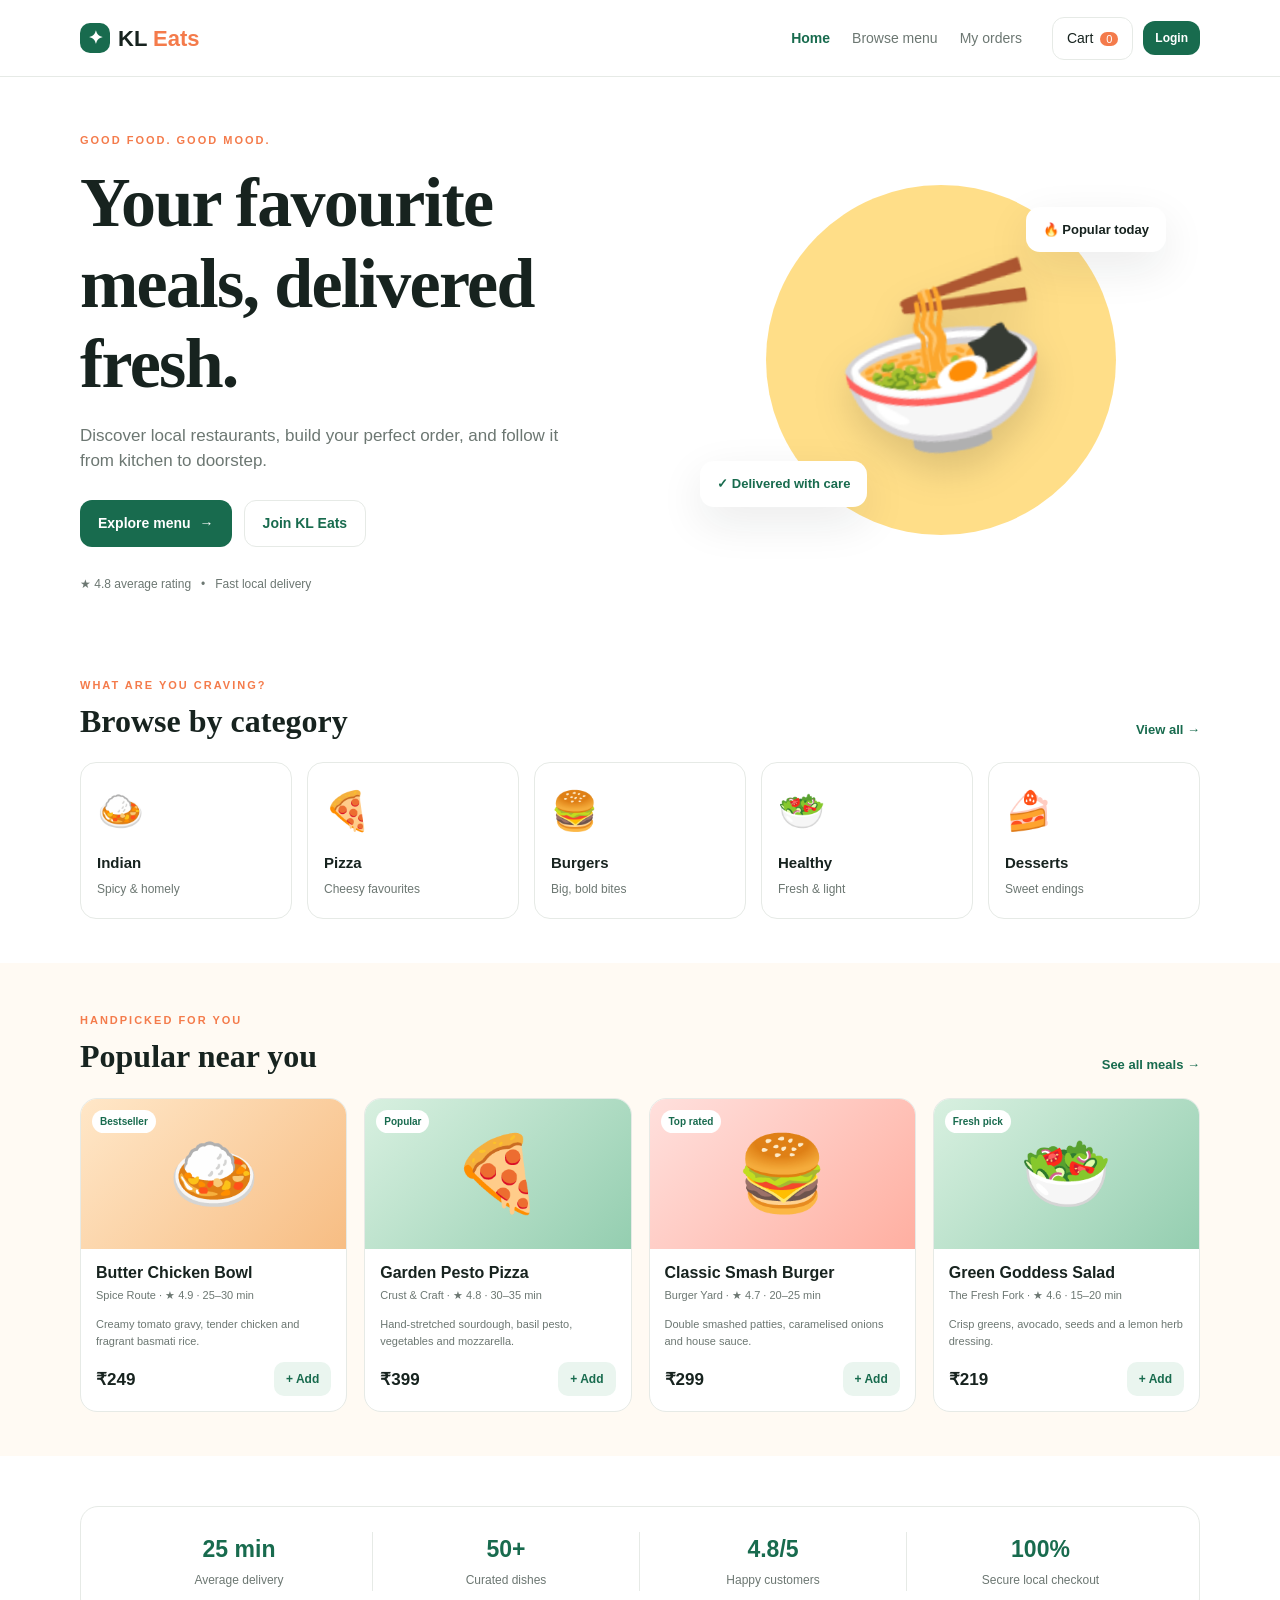
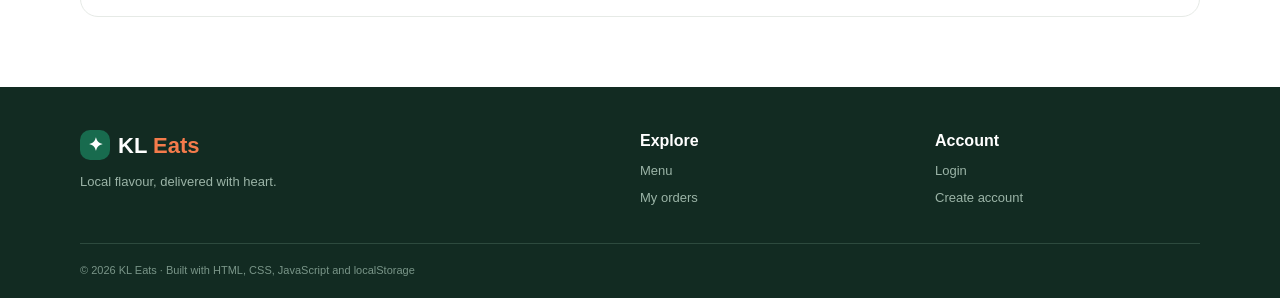
==== index.html @ db1b1b17 "Add Foodiego food delivery app" ====
<!DOCTYPE html>
<html lang="en">
<head>
  <meta charset="UTF-8">
  <meta name="viewport" content="width=device-width, initial-scale=1.0">
  <title>KL Eats | Fresh food, delivered</title>
  <link rel="stylesheet" href="style.css">
</head>
<body data-page="home">
  <div id="siteHeader"></div>
  <main>
    <section class="hero container">
      <div class="hero-copy">
        <span class="eyebrow">GOOD FOOD. GOOD MOOD.</span>
        <h1>Your favourite meals, delivered fresh.</h1>
        <p>Discover local restaurants, build your perfect order, and follow it from kitchen to doorstep.</p>
        <div class="hero-actions">
          <a class="btn btn-primary" href="menu.html">Explore menu <span>→</span></a>
          <a class="btn btn-light" href="register.html">Join KL Eats</a>
        </div>
        <div class="trust-row"><span>★ 4.8 average rating</span><span>•</span><span>Fast local delivery</span></div>
      </div>
      <div class="hero-art" aria-label="Food delivery illustration">
        <div class="hero-circle"></div><div class="hero-card hero-card-top">🔥 Popular today</div>
        <div class="food-bowl">🍜</div><div class="hero-card hero-card-bottom">✓ Delivered with care</div>
      </div>
    </section>

    <section class="container section-block">
      <div class="section-heading"><div><span class="eyebrow">WHAT ARE YOU CRAVING?</span><h2>Browse by category</h2></div><a href="menu.html" class="text-link">View all →</a></div>
      <div class="category-grid">
        <a class="category-card" href="menu.html?category=Indian"><span>🍛</span><strong>Indian</strong><small>Spicy &amp; homely</small></a>
        <a class="category-card" href="menu.html?category=Pizza"><span>🍕</span><strong>Pizza</strong><small>Cheesy favourites</small></a>
        <a class="category-card" href="menu.html?category=Burgers"><span>🍔</span><strong>Burgers</strong><small>Big, bold bites</small></a>
        <a class="category-card" href="menu.html?category=Healthy"><span>🥗</span><strong>Healthy</strong><small>Fresh &amp; light</small></a>
        <a class="category-card" href="menu.html?category=Desserts"><span>🍰</span><strong>Desserts</strong><small>Sweet endings</small></a>
      </div>
    </section>

    <section class="container section-block soft-section">
      <div class="section-heading"><div><span class="eyebrow">HANDPICKED FOR YOU</span><h2>Popular near you</h2></div><a href="menu.html" class="text-link">See all meals →</a></div>
      <div id="featuredFood" class="food-grid"></div>
    </section>

    <section class="container stats-strip"><div><strong>25 min</strong><span>Average delivery</span></div><div><strong>50+</strong><span>Curated dishes</span></div><div><strong>4.8/5</strong><span>Happy customers</span></div><div><strong>100%</strong><span>Secure local checkout</span></div></section>
  </main>
  <footer class="footer"><div class="container footer-inner"><div><div class="brand brand-footer"><span class="brand-mark">✦</span><span>KL <em>Eats</em></span></div><p>Local flavour, delivered with heart.</p></div><div><strong>Explore</strong><a href="menu.html">Menu</a><a href="orders.html">My orders</a></div><div><strong>Account</strong><a href="login.html">Login</a><a href="register.html">Create account</a></div></div><div class="container footer-bottom">© 2026 KL Eats · Built with HTML, CSS, JavaScript and localStorage</div></footer>
  <script src="script.js"></script>
</body>
</html>
---- style.css ----
:root{--ink:#17231f;--muted:#6c7772;--green:#186b4e;--green-dark:#0f4d39;--mint:#eaf5ef;--cream:#fffaf3;--orange:#f47b4b;--yellow:#ffd66b;--line:#e6eae6;--shadow:0 15px 45px rgba(23,35,31,.09)}
.toast{position:fixed;right:20px;bottom:20px;z-index:50;background:var(--green);color:#fff;padding:13px 17px;border-radius:11px;box-shadow:var(--shadow);font-size:13px;animation:toastIn .2s ease}.toast.error{background:#a13e30}.toast.hide{opacity:0;transform:translateY(8px);transition:.25s}@keyframes toastIn{from{opacity:0;transform:translateY(8px)}to{opacity:1;transform:none}}
*{box-sizing:border-box;margin:0;padding:0}body{font-family:'DM Sans',Arial,sans-serif;color:var(--ink);background:#fff;line-height:1.5}a{text-decoration:none;color:inherit}button,input,select,textarea{font:inherit}button{cursor:pointer;border:0}.container{width:min(1120px,calc(100% - 40px));margin:0 auto}.site-header{border-bottom:1px solid var(--line);background:rgba(255,255,255,.96);position:sticky;top:0;z-index:20;backdrop-filter:blur(12px)}.nav{height:76px;display:flex;align-items:center;gap:26px}.brand{font-size:22px;font-weight:700;display:flex;align-items:center;gap:8px;white-space:nowrap}.brand em{font-style:normal;color:var(--orange)}.brand-mark{display:grid;place-items:center;width:30px;height:30px;background:var(--green);color:#fff;border-radius:10px;font-size:18px}.main-nav{display:flex;align-items:center;gap:22px;margin-left:auto;color:var(--muted);font-size:14px}.main-nav a:hover,.main-nav a.active{color:var(--green);font-weight:700}.header-actions{display:flex;align-items:center;gap:10px;margin-left:4px}.cart-link{border:1px solid var(--line);padding:10px 14px;border-radius:12px;font-size:14px;background:#fff}.cart-count{background:var(--orange);color:#fff;border-radius:99px;padding:1px 6px;font-size:11px;margin-left:3px}.user-pill{font-size:13px;color:var(--green);background:var(--mint);padding:10px 12px;border-radius:12px}.mobile-menu{display:none;background:transparent;font-size:24px}.btn{display:inline-flex;align-items:center;justify-content:center;gap:9px;border-radius:12px;padding:12px 18px;font-weight:700;font-size:14px;transition:.2s ease}.btn:hover{transform:translateY(-2px);box-shadow:0 8px 18px rgba(23,35,31,.1)}.btn-primary{color:#fff;background:var(--green)}.btn-primary:hover{background:var(--green-dark)}.btn-light{background:#fff;border:1px solid var(--line);color:var(--green)}.btn-small{padding:8px 12px;font-size:12px}.btn-danger{background:#fff0ed;color:#b94a38}.hero{min-height:490px;display:grid;grid-template-columns:1.05fr .95fr;align-items:center;gap:30px;padding-top:50px;padding-bottom:35px}.eyebrow{font-size:11px;letter-spacing:2px;font-weight:700;color:var(--orange)}h1,h2,h3{line-height:1.15}h1{font-family:'Playfair Display',Georgia,serif;font-size:clamp(42px,6vw,70px);max-width:650px;letter-spacing:-1.7px;margin:12px 0 18px}h2{font-family:'Playfair Display',Georgia,serif;font-size:32px;margin-top:7px}.hero-copy>p{font-size:17px;color:var(--muted);max-width:515px}.hero-actions{display:flex;gap:12px;margin-top:26px}.trust-row{display:flex;gap:10px;color:var(--muted);font-size:12px;margin-top:28px}.hero-art{height:390px;position:relative;display:grid;place-items:center}.hero-circle{position:absolute;width:350px;height:350px;border-radius:50%;background:var(--yellow);opacity:.8}.food-bowl{position:relative;z-index:1;font-size:175px;filter:drop-shadow(0 18px 18px rgba(0,0,0,.13));transform:rotate(-8deg)}.hero-card{position:absolute;z-index:2;background:#fff;padding:13px 17px;border-radius:14px;box-shadow:var(--shadow);font-size:13px;font-weight:700}.hero-card-top{top:42px;right:34px}.hero-card-bottom{bottom:48px;left:18px;color:var(--green)}.section-block{padding:44px 0}.soft-section{max-width:none;width:100%;padding-left:max(20px,calc((100% - 1120px)/2));padding-right:max(20px,calc((100% - 1120px)/2));background:var(--cream)}.section-heading{display:flex;align-items:end;justify-content:space-between;margin-bottom:23px}.text-link{color:var(--green);font-weight:700;font-size:13px}.category-grid{display:grid;grid-template-columns:repeat(5,1fr);gap:15px}.category-card{border:1px solid var(--line);border-radius:16px;padding:20px 16px;background:#fff;display:flex;flex-direction:column;gap:5px;transition:.2s}.category-card:hover{transform:translateY(-4px);box-shadow:var(--shadow);border-color:#c9e2d6}.category-card span{font-size:38px;margin-bottom:7px}.category-card strong{font-size:15px}.category-card small{color:var(--muted);font-size:12px}.food-grid{display:grid;grid-template-columns:repeat(4,1fr);gap:17px}.food-card{background:#fff;border:1px solid var(--line);border-radius:17px;overflow:hidden;transition:.2s;display:flex;flex-direction:column}.food-card:hover{transform:translateY(-4px);box-shadow:var(--shadow)}.food-image{height:150px;background:linear-gradient(135deg,#ffe7c8,#f7bd83);display:grid;place-items:center;font-size:74px;position:relative}.food-image.green-bg{background:linear-gradient(135deg,#d8f0e0,#94ceb0)}.food-image.pink-bg{background:linear-gradient(135deg,#ffe0dd,#ffafa1)}.food-image.purple-bg{background:linear-gradient(135deg,#eee0ff,#cbb2ec)}.food-badge{position:absolute;top:11px;left:11px;background:#fff;padding:4px 8px;border-radius:99px;color:var(--green);font-size:10px;font-weight:700}.food-info{padding:15px;display:flex;flex-direction:column;flex:1}.food-info h3{font-size:16px;margin-bottom:5px}.food-meta{font-size:11px;color:var(--muted);margin-bottom:13px}.food-bottom{display:flex;justify-content:space-between;align-items:center;margin-top:auto}.food-price{font-size:17px;font-weight:700}.add-btn{background:var(--mint);color:var(--green);padding:8px 12px;border-radius:10px;font-weight:700;font-size:12px}.add-btn:hover{background:var(--green);color:#fff}.stats-strip{display:grid;grid-template-columns:repeat(4,1fr);border:1px solid var(--line);border-radius:18px;margin-top:50px;margin-bottom:70px;padding:25px}.stats-strip div{text-align:center;border-right:1px solid var(--line)}.stats-strip div:last-child{border:0}.stats-strip strong{display:block;font-size:23px;color:var(--green)}.stats-strip span{font-size:12px;color:var(--muted)}.footer{background:#122b22;color:#dbe9e0;padding:42px 0 20px}.footer-inner{display:grid;grid-template-columns:2fr 1fr 1fr;gap:30px}.brand-footer{color:#fff;margin-bottom:10px}.footer p,.footer a{color:#9bb4a7;font-size:13px;display:block;margin-top:8px}.footer strong{color:#fff;display:block;margin-bottom:8px}.footer-bottom{border-top:1px solid #2d4a3e;margin-top:35px;padding-top:18px;color:#799588;font-size:11px}.page-head{background:var(--cream);padding:42px 0 35px}.page-head h1{font-size:46px;margin-bottom:8px}.page-head p{color:var(--muted)}.toolbar{display:flex;gap:10px;align-items:center;margin:28px 0}.search-box{flex:1;position:relative}.search-box input,.field,input,select,textarea{width:100%;border:1px solid var(--line);border-radius:10px;padding:11px 13px;color:var(--ink);background:#fff;outline:none}.search-box input:focus,.field input:focus,.field select:focus,.field textarea:focus{border-color:#82bda2;box-shadow:0 0 0 3px #e7f4ed}.select-small{max-width:190px}.auth-wrap{min-height:calc(100vh - 76px);display:grid;place-items:center;padding:50px 20px;background:var(--cream)}.auth-card{width:min(440px,100%);background:#fff;border:1px solid var(--line);border-radius:20px;padding:32px;box-shadow:var(--shadow)}.auth-card h1{font-size:36px;margin:8px 0}.auth-card>p{color:var(--muted);font-size:13px;margin-bottom:24px}.form-stack{display:grid;gap:15px}.field label{display:block;font-size:12px;font-weight:700;margin-bottom:6px}.field small{font-size:11px;color:var(--muted)}.form-message{padding:10px 12px;border-radius:9px;font-size:12px;display:none}.form-message.error{display:block;background:#fff0ed;color:#a13e30}.form-message.success{display:block;background:#e8f6ed;color:#236e46}.auth-foot{text-align:center;color:var(--muted);font-size:13px;margin-top:20px}.auth-foot a{color:var(--green);font-weight:700}.dashboard{padding:35px 0 70px}.welcome-card{background:var(--green);color:#fff;border-radius:20px;padding:30px;display:flex;align-items:center;justify-content:space-between;gap:20px;margin-bottom:30px;overflow:hidden;position:relative}.welcome-card:after{content:'✦';font-size:180px;position:absolute;right:40px;top:-65px;color:rgba(255,255,255,.09)}.welcome-card h1{font-size:38px;margin:6px 0}.welcome-card p{color:#d2e7dc}.dashboard-grid{display:grid;grid-template-columns:1fr 1fr;gap:25px}.panel{border:1px solid var(--line);border-radius:18px;padding:22px;background:#fff}.panel-heading{display:flex;justify-content:space-between;align-items:center;margin-bottom:17px}.panel-heading h2{font-size:23px}.restaurant-list{display:grid;grid-template-columns:repeat(3,1fr);gap:12px}.restaurant-card{padding:16px;border:1px solid var(--line);border-radius:14px}.restaurant-card>span{font-size:30px}.restaurant-card strong{display:block;margin-top:7px;font-size:14px}.restaurant-card small{font-size:11px;color:var(--muted)}.order-row{display:flex;justify-content:space-between;gap:12px;padding:13px 0;border-bottom:1px solid var(--line);font-size:13px}.order-row:last-child{border-bottom:0}.status{font-size:10px;font-weight:700;border-radius:99px;padding:5px 8px;background:#fff3d8;color:#96701d;white-space:nowrap}.status.completed{background:#e8f6ed;color:#236e46}.status.cancelled{background:#fff0ed;color:#a13e30}.empty-state{text-align:center;padding:38px 15px;color:var(--muted);font-size:13px}.cart-layout{display:grid;grid-template-columns:1.4fr .8fr;gap:25px;padding:38px 0 70px}.cart-item{display:flex;gap:16px;align-items:center;padding:17px 0;border-bottom:1px solid var(--line)}.cart-item:first-child{padding-top:0}.cart-emoji{width:72px;height:72px;border-radius:13px;background:var(--mint);display:grid;place-items:center;font-size:37px}.cart-item-info{flex:1}.cart-item-info strong{display:block}.cart-item-info small{color:var(--muted);font-size:12px}.qty-control{display:flex;align-items:center;gap:10px;border:1px solid var(--line);border-radius:9px;padding:5px 8px}.qty-control button{background:transparent;color:var(--green);font-weight:700}.summary{height:max-content;position:sticky;top:100px}.summary h2{font-size:23px;margin-bottom:20px}.summary-line{display:flex;justify-content:space-between;font-size:13px;margin:12px 0;color:var(--muted)}.summary-total{border-top:1px solid var(--line);padding-top:15px;margin-top:17px;color:var(--ink);font-size:17px;font-weight:700}.checkout-form{margin-top:25px;display:grid;gap:13px}.timeline{display:flex;justify-content:space-between;gap:5px;position:relative;margin:25px 0 10px}.timeline:before{content:'';position:absolute;top:12px;left:4%;right:4%;height:2px;background:var(--line)}.timeline-step{position:relative;z-index:1;text-align:center;font-size:10px;color:var(--muted);width:20%}.timeline-dot{width:25px;height:25px;background:#fff;border:2px solid var(--line);border-radius:50%;margin:0 auto 7px;display:grid;place-items:center}.timeline-step.active{color:var(--green);font-weight:700}.timeline-step.active .timeline-dot{background:var(--green);border-color:var(--green);color:#fff}.review-box{background:var(--cream);padding:12px;border-radius:10px;margin-top:12px}.review-box textarea{min-height:70px;margin:8px 0}.rating{color:#e19d1a;font-size:15px}.admin-shell{display:grid;grid-template-columns:230px 1fr;min-height:calc(100vh - 76px)}.admin-side{background:#122b22;color:#dbe9e0;padding:28px 18px}.admin-side h3{color:#fff;font-family:'Playfair Display',serif;font-size:22px;margin-bottom:25px}.admin-side a{display:block;padding:11px 12px;border-radius:9px;font-size:13px;margin:4px 0;color:#9bb4a7}.admin-side a:hover,.admin-side a.active{background:#285442;color:#fff}.admin-content{padding:35px;max-width:1250px;width:100%}.admin-content h1{font-size:38px;margin-bottom:7px}.admin-content>.intro{color:var(--muted);margin-bottom:28px}.stat-cards{display:grid;grid-template-columns:repeat(4,1fr);gap:15px;margin-bottom:25px}.stat-card{padding:20px;background:#fff;border:1px solid var(--line);border-radius:15px}.stat-card span{font-size:11px;color:var(--muted)}.stat-card strong{display:block;font-size:27px;color:var(--green);margin-top:5px}.admin-grid{display:grid;grid-template-columns:1fr 1.5fr;gap:22px;align-items:start;margin-bottom:22px}.table-wrap{overflow:auto}.data-table{border-collapse:collapse;width:100%;font-size:12px}.data-table th,.data-table td{text-align:left;padding:12px 10px;border-bottom:1px solid var(--line);white-space:nowrap}.data-table th{font-size:11px;color:var(--muted);font-weight:700}.data-table td img{width:36px;height:36px}.tag{display:inline-block;padding:4px 8px;border-radius:99px;background:var(--mint);color:var(--green);font-size:10px}.category-manager{display:flex;flex-wrap:wrap;gap:8px}.category-manager .tag{display:flex;gap:7px;align-items:center}.category-manager button{background:transparent;color:#a13e30;font-weight:700}.notice{padding:12px 14px;background:#fff9e8;color:#85681c;border-radius:10px;font-size:12px;margin-bottom:20px}
@media(max-width:850px){.main-nav{gap:11px}.nav{gap:13px}.category-grid{grid-template-columns:repeat(3,1fr)}.food-grid{grid-template-columns:repeat(2,1fr)}.hero{grid-template-columns:1fr;min-height:0;padding-top:38px}.hero-art{height:300px}.hero-circle{width:260px;height:260px}.food-bowl{font-size:125px}.dashboard-grid,.cart-layout,.admin-grid{grid-template-columns:1fr}.summary{position:static}.admin-shell{grid-template-columns:1fr}.admin-side{display:none}.stat-cards{grid-template-columns:repeat(2,1fr)}.admin-content{padding:25px 20px}}
@media(max-width:600px){.container{width:min(100% - 28px,1120px)}.nav{height:66px}.main-nav{display:none}.mobile-menu{display:block;margin-left:auto}.header-actions{margin-left:0}.user-pill{display:none}.hero{padding-top:28px}.hero-copy h1{font-size:45px}.hero-art{height:255px}.hero-card-top{right:5px;top:15px}.hero-card-bottom{left:5px;bottom:12px}.section-block{padding:32px 0}.soft-section{padding-left:14px;padding-right:14px}.category-grid{grid-template-columns:repeat(2,1fr)}.category-card{padding:14px}.category-card span{font-size:29px}.section-heading{align-items:start;gap:10px}.section-heading h2{font-size:26px}.food-grid{gap:10px}.food-image{height:120px;font-size:58px}.food-info{padding:11px}.food-info h3{font-size:14px}.food-meta{font-size:10px}.add-btn{padding:7px 8px}.stats-strip{grid-template-columns:repeat(2,1fr);gap:18px;margin-top:30px;margin-bottom:40px;padding:18px}.stats-strip div:nth-child(2){border:0}.footer-inner{grid-template-columns:1fr 1fr}.footer-inner>div:first-child{grid-column:1/-1}.toolbar{flex-wrap:wrap}.select-small{max-width:none;width:100%}.search-box{min-width:100%}.page-head h1{font-size:38px}.auth-card{padding:24px}.welcome-card{padding:23px;display:block}.welcome-card h1{font-size:32px}.restaurant-list{grid-template-columns:1fr}.cart-item{align-items:flex-start;flex-wrap:wrap}.qty-control{margin-left:88px;margin-top:-22px}.timeline-step{font-size:9px}.admin-content h1{font-size:31px}}
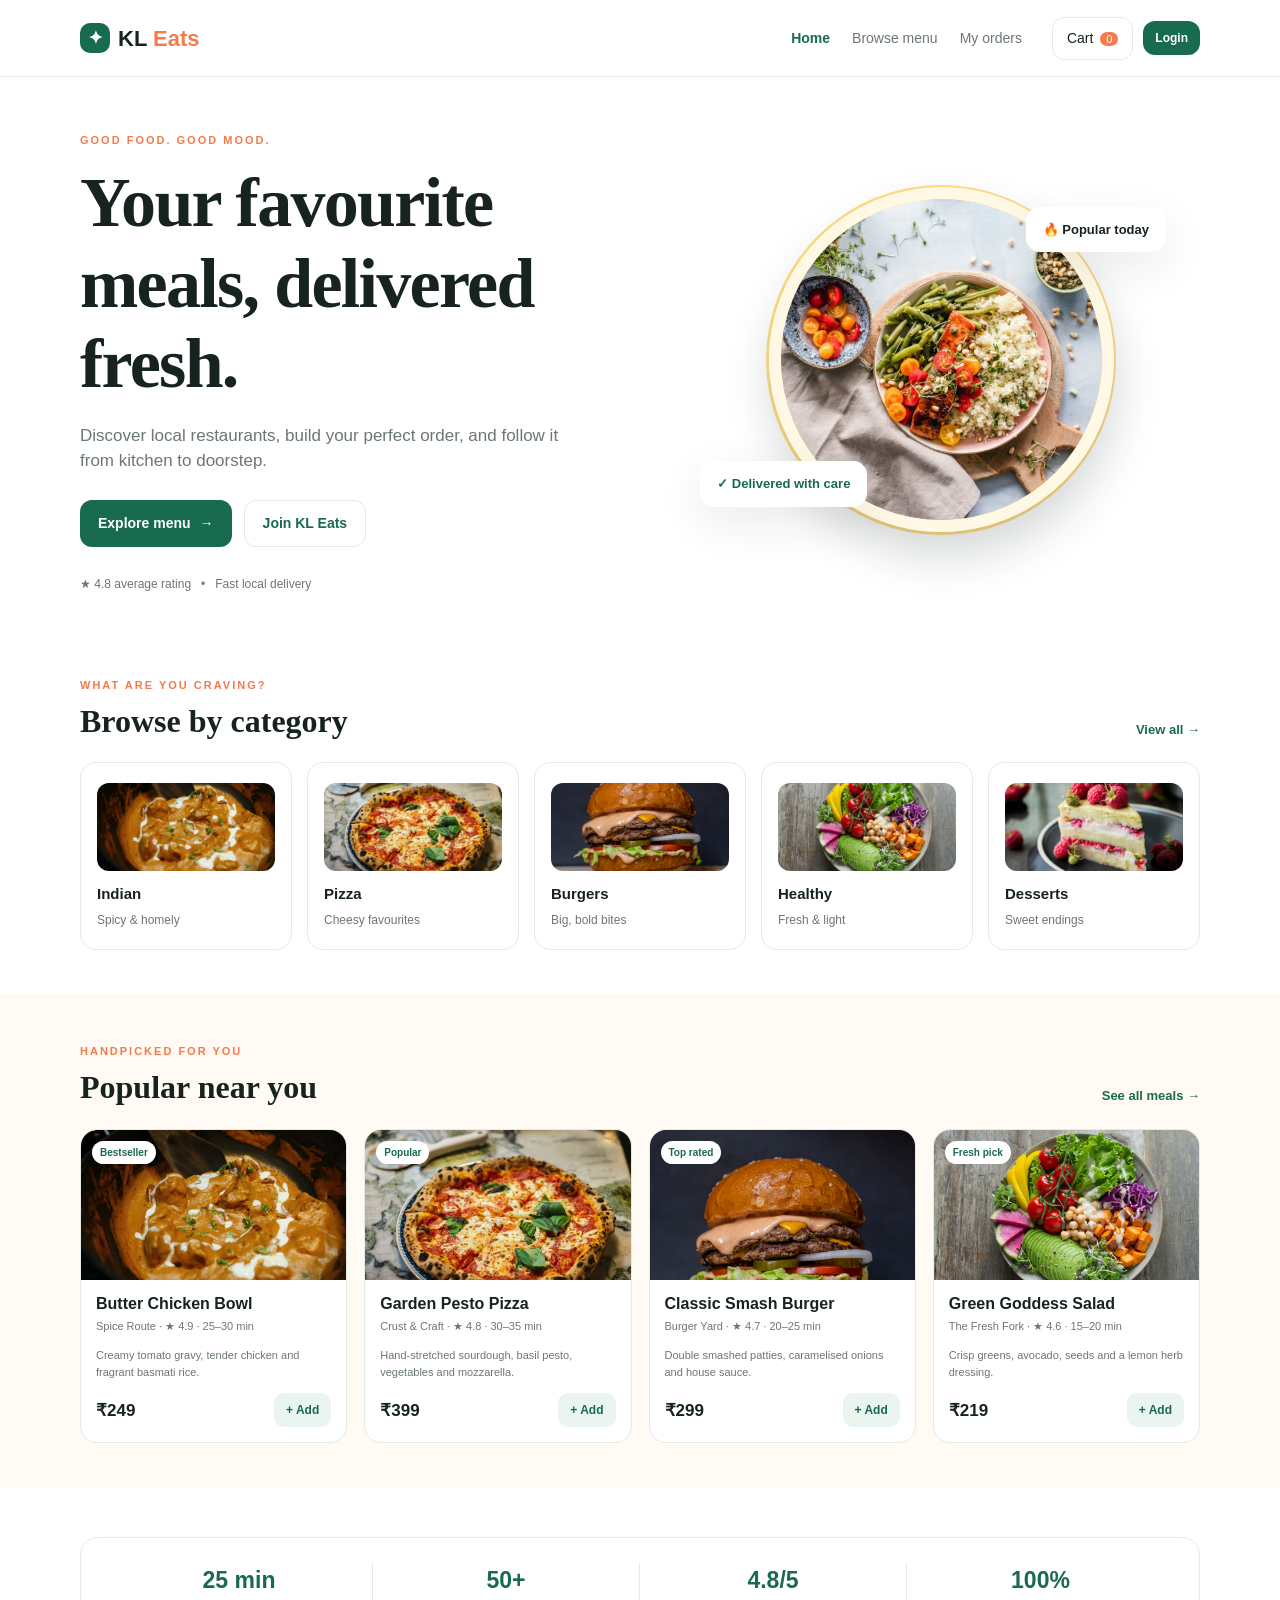
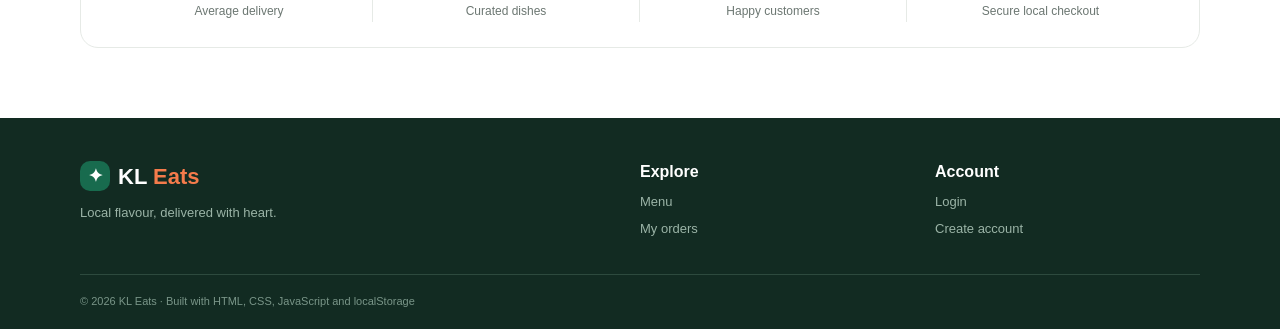
==== commit 2326e7fc: "Integrate realistic food imagery" ====
--- a/index.html
+++ b/index.html
@@ -20,20 +20,22 @@
         </div>
         <div class="trust-row"><span>★ 4.8 average rating</span><span>•</span><span>Fast local delivery</span></div>
       </div>
-      <div class="hero-art" aria-label="Food delivery illustration">
-        <div class="hero-circle"></div><div class="hero-card hero-card-top">🔥 Popular today</div>
-        <div class="food-bowl">🍜</div><div class="hero-card hero-card-bottom">✓ Delivered with care</div>
+      <div class="hero-art" aria-label="Fresh food delivery">
+        <div class="hero-circle"></div>
+        <div class="hero-photo"><img src="images/food/hero-food.jpg" alt="Fresh colourful salad bowl" fetchpriority="high"></div>
+        <div class="hero-card hero-card-top">🔥 Popular today</div>
+        <div class="hero-card hero-card-bottom">✓ Delivered with care</div>
       </div>
     </section>
 
     <section class="container section-block">
       <div class="section-heading"><div><span class="eyebrow">WHAT ARE YOU CRAVING?</span><h2>Browse by category</h2></div><a href="menu.html" class="text-link">View all →</a></div>
       <div class="category-grid">
-        <a class="category-card" href="menu.html?category=Indian"><span>🍛</span><strong>Indian</strong><small>Spicy &amp; homely</small></a>
-        <a class="category-card" href="menu.html?category=Pizza"><span>🍕</span><strong>Pizza</strong><small>Cheesy favourites</small></a>
-        <a class="category-card" href="menu.html?category=Burgers"><span>🍔</span><strong>Burgers</strong><small>Big, bold bites</small></a>
-        <a class="category-card" href="menu.html?category=Healthy"><span>🥗</span><strong>Healthy</strong><small>Fresh &amp; light</small></a>
-        <a class="category-card" href="menu.html?category=Desserts"><span>🍰</span><strong>Desserts</strong><small>Sweet endings</small></a>
+        <a class="category-card" href="menu.html?category=Indian"><span class="category-image"><img src="images/food/food-butter-chicken.jpg" alt="Indian curry"></span><strong>Indian</strong><small>Spicy &amp; homely</small></a>
+        <a class="category-card" href="menu.html?category=Pizza"><span class="category-image"><img src="images/food/food-pizza.jpg" alt="Pizza"></span><strong>Pizza</strong><small>Cheesy favourites</small></a>
+        <a class="category-card" href="menu.html?category=Burgers"><span class="category-image"><img src="images/food/food-burger.jpg" alt="Burger"></span><strong>Burgers</strong><small>Big, bold bites</small></a>
+        <a class="category-card" href="menu.html?category=Healthy"><span class="category-image"><img src="images/food/food-salad.jpg" alt="Healthy salad"></span><strong>Healthy</strong><small>Fresh &amp; light</small></a>
+        <a class="category-card" href="menu.html?category=Desserts"><span class="category-image"><img src="images/food/food-cheesecake.jpg" alt="Cheesecake dessert"></span><strong>Desserts</strong><small>Sweet endings</small></a>
       </div>
     </section>
 
@@ -47,4 +49,4 @@
   <footer class="footer"><div class="container footer-inner"><div><div class="brand brand-footer"><span class="brand-mark">✦</span><span>KL <em>Eats</em></span></div><p>Local flavour, delivered with heart.</p></div><div><strong>Explore</strong><a href="menu.html">Menu</a><a href="orders.html">My orders</a></div><div><strong>Account</strong><a href="login.html">Login</a><a href="register.html">Create account</a></div></div><div class="container footer-bottom">© 2026 KL Eats · Built with HTML, CSS, JavaScript and localStorage</div></footer>
   <script src="script.js"></script>
 </body>
-</html>+</html>
--- a/style.css
+++ b/style.css
@@ -1,5 +1,5 @@
 :root{--ink:#17231f;--muted:#6c7772;--green:#186b4e;--green-dark:#0f4d39;--mint:#eaf5ef;--cream:#fffaf3;--orange:#f47b4b;--yellow:#ffd66b;--line:#e6eae6;--shadow:0 15px 45px rgba(23,35,31,.09)}
 .toast{position:fixed;right:20px;bottom:20px;z-index:50;background:var(--green);color:#fff;padding:13px 17px;border-radius:11px;box-shadow:var(--shadow);font-size:13px;animation:toastIn .2s ease}.toast.error{background:#a13e30}.toast.hide{opacity:0;transform:translateY(8px);transition:.25s}@keyframes toastIn{from{opacity:0;transform:translateY(8px)}to{opacity:1;transform:none}}
-*{box-sizing:border-box;margin:0;padding:0}body{font-family:'DM Sans',Arial,sans-serif;color:var(--ink);background:#fff;line-height:1.5}a{text-decoration:none;color:inherit}button,input,select,textarea{font:inherit}button{cursor:pointer;border:0}.container{width:min(1120px,calc(100% - 40px));margin:0 auto}.site-header{border-bottom:1px solid var(--line);background:rgba(255,255,255,.96);position:sticky;top:0;z-index:20;backdrop-filter:blur(12px)}.nav{height:76px;display:flex;align-items:center;gap:26px}.brand{font-size:22px;font-weight:700;display:flex;align-items:center;gap:8px;white-space:nowrap}.brand em{font-style:normal;color:var(--orange)}.brand-mark{display:grid;place-items:center;width:30px;height:30px;background:var(--green);color:#fff;border-radius:10px;font-size:18px}.main-nav{display:flex;align-items:center;gap:22px;margin-left:auto;color:var(--muted);font-size:14px}.main-nav a:hover,.main-nav a.active{color:var(--green);font-weight:700}.header-actions{display:flex;align-items:center;gap:10px;margin-left:4px}.cart-link{border:1px solid var(--line);padding:10px 14px;border-radius:12px;font-size:14px;background:#fff}.cart-count{background:var(--orange);color:#fff;border-radius:99px;padding:1px 6px;font-size:11px;margin-left:3px}.user-pill{font-size:13px;color:var(--green);background:var(--mint);padding:10px 12px;border-radius:12px}.mobile-menu{display:none;background:transparent;font-size:24px}.btn{display:inline-flex;align-items:center;justify-content:center;gap:9px;border-radius:12px;padding:12px 18px;font-weight:700;font-size:14px;transition:.2s ease}.btn:hover{transform:translateY(-2px);box-shadow:0 8px 18px rgba(23,35,31,.1)}.btn-primary{color:#fff;background:var(--green)}.btn-primary:hover{background:var(--green-dark)}.btn-light{background:#fff;border:1px solid var(--line);color:var(--green)}.btn-small{padding:8px 12px;font-size:12px}.btn-danger{background:#fff0ed;color:#b94a38}.hero{min-height:490px;display:grid;grid-template-columns:1.05fr .95fr;align-items:center;gap:30px;padding-top:50px;padding-bottom:35px}.eyebrow{font-size:11px;letter-spacing:2px;font-weight:700;color:var(--orange)}h1,h2,h3{line-height:1.15}h1{font-family:'Playfair Display',Georgia,serif;font-size:clamp(42px,6vw,70px);max-width:650px;letter-spacing:-1.7px;margin:12px 0 18px}h2{font-family:'Playfair Display',Georgia,serif;font-size:32px;margin-top:7px}.hero-copy>p{font-size:17px;color:var(--muted);max-width:515px}.hero-actions{display:flex;gap:12px;margin-top:26px}.trust-row{display:flex;gap:10px;color:var(--muted);font-size:12px;margin-top:28px}.hero-art{height:390px;position:relative;display:grid;place-items:center}.hero-circle{position:absolute;width:350px;height:350px;border-radius:50%;background:var(--yellow);opacity:.8}.food-bowl{position:relative;z-index:1;font-size:175px;filter:drop-shadow(0 18px 18px rgba(0,0,0,.13));transform:rotate(-8deg)}.hero-card{position:absolute;z-index:2;background:#fff;padding:13px 17px;border-radius:14px;box-shadow:var(--shadow);font-size:13px;font-weight:700}.hero-card-top{top:42px;right:34px}.hero-card-bottom{bottom:48px;left:18px;color:var(--green)}.section-block{padding:44px 0}.soft-section{max-width:none;width:100%;padding-left:max(20px,calc((100% - 1120px)/2));padding-right:max(20px,calc((100% - 1120px)/2));background:var(--cream)}.section-heading{display:flex;align-items:end;justify-content:space-between;margin-bottom:23px}.text-link{color:var(--green);font-weight:700;font-size:13px}.category-grid{display:grid;grid-template-columns:repeat(5,1fr);gap:15px}.category-card{border:1px solid var(--line);border-radius:16px;padding:20px 16px;background:#fff;display:flex;flex-direction:column;gap:5px;transition:.2s}.category-card:hover{transform:translateY(-4px);box-shadow:var(--shadow);border-color:#c9e2d6}.category-card span{font-size:38px;margin-bottom:7px}.category-card strong{font-size:15px}.category-card small{color:var(--muted);font-size:12px}.food-grid{display:grid;grid-template-columns:repeat(4,1fr);gap:17px}.food-card{background:#fff;border:1px solid var(--line);border-radius:17px;overflow:hidden;transition:.2s;display:flex;flex-direction:column}.food-card:hover{transform:translateY(-4px);box-shadow:var(--shadow)}.food-image{height:150px;background:linear-gradient(135deg,#ffe7c8,#f7bd83);display:grid;place-items:center;font-size:74px;position:relative}.food-image.green-bg{background:linear-gradient(135deg,#d8f0e0,#94ceb0)}.food-image.pink-bg{background:linear-gradient(135deg,#ffe0dd,#ffafa1)}.food-image.purple-bg{background:linear-gradient(135deg,#eee0ff,#cbb2ec)}.food-badge{position:absolute;top:11px;left:11px;background:#fff;padding:4px 8px;border-radius:99px;color:var(--green);font-size:10px;font-weight:700}.food-info{padding:15px;display:flex;flex-direction:column;flex:1}.food-info h3{font-size:16px;margin-bottom:5px}.food-meta{font-size:11px;color:var(--muted);margin-bottom:13px}.food-bottom{display:flex;justify-content:space-between;align-items:center;margin-top:auto}.food-price{font-size:17px;font-weight:700}.add-btn{background:var(--mint);color:var(--green);padding:8px 12px;border-radius:10px;font-weight:700;font-size:12px}.add-btn:hover{background:var(--green);color:#fff}.stats-strip{display:grid;grid-template-columns:repeat(4,1fr);border:1px solid var(--line);border-radius:18px;margin-top:50px;margin-bottom:70px;padding:25px}.stats-strip div{text-align:center;border-right:1px solid var(--line)}.stats-strip div:last-child{border:0}.stats-strip strong{display:block;font-size:23px;color:var(--green)}.stats-strip span{font-size:12px;color:var(--muted)}.footer{background:#122b22;color:#dbe9e0;padding:42px 0 20px}.footer-inner{display:grid;grid-template-columns:2fr 1fr 1fr;gap:30px}.brand-footer{color:#fff;margin-bottom:10px}.footer p,.footer a{color:#9bb4a7;font-size:13px;display:block;margin-top:8px}.footer strong{color:#fff;display:block;margin-bottom:8px}.footer-bottom{border-top:1px solid #2d4a3e;margin-top:35px;padding-top:18px;color:#799588;font-size:11px}.page-head{background:var(--cream);padding:42px 0 35px}.page-head h1{font-size:46px;margin-bottom:8px}.page-head p{color:var(--muted)}.toolbar{display:flex;gap:10px;align-items:center;margin:28px 0}.search-box{flex:1;position:relative}.search-box input,.field,input,select,textarea{width:100%;border:1px solid var(--line);border-radius:10px;padding:11px 13px;color:var(--ink);background:#fff;outline:none}.search-box input:focus,.field input:focus,.field select:focus,.field textarea:focus{border-color:#82bda2;box-shadow:0 0 0 3px #e7f4ed}.select-small{max-width:190px}.auth-wrap{min-height:calc(100vh - 76px);display:grid;place-items:center;padding:50px 20px;background:var(--cream)}.auth-card{width:min(440px,100%);background:#fff;border:1px solid var(--line);border-radius:20px;padding:32px;box-shadow:var(--shadow)}.auth-card h1{font-size:36px;margin:8px 0}.auth-card>p{color:var(--muted);font-size:13px;margin-bottom:24px}.form-stack{display:grid;gap:15px}.field label{display:block;font-size:12px;font-weight:700;margin-bottom:6px}.field small{font-size:11px;color:var(--muted)}.form-message{padding:10px 12px;border-radius:9px;font-size:12px;display:none}.form-message.error{display:block;background:#fff0ed;color:#a13e30}.form-message.success{display:block;background:#e8f6ed;color:#236e46}.auth-foot{text-align:center;color:var(--muted);font-size:13px;margin-top:20px}.auth-foot a{color:var(--green);font-weight:700}.dashboard{padding:35px 0 70px}.welcome-card{background:var(--green);color:#fff;border-radius:20px;padding:30px;display:flex;align-items:center;justify-content:space-between;gap:20px;margin-bottom:30px;overflow:hidden;position:relative}.welcome-card:after{content:'✦';font-size:180px;position:absolute;right:40px;top:-65px;color:rgba(255,255,255,.09)}.welcome-card h1{font-size:38px;margin:6px 0}.welcome-card p{color:#d2e7dc}.dashboard-grid{display:grid;grid-template-columns:1fr 1fr;gap:25px}.panel{border:1px solid var(--line);border-radius:18px;padding:22px;background:#fff}.panel-heading{display:flex;justify-content:space-between;align-items:center;margin-bottom:17px}.panel-heading h2{font-size:23px}.restaurant-list{display:grid;grid-template-columns:repeat(3,1fr);gap:12px}.restaurant-card{padding:16px;border:1px solid var(--line);border-radius:14px}.restaurant-card>span{font-size:30px}.restaurant-card strong{display:block;margin-top:7px;font-size:14px}.restaurant-card small{font-size:11px;color:var(--muted)}.order-row{display:flex;justify-content:space-between;gap:12px;padding:13px 0;border-bottom:1px solid var(--line);font-size:13px}.order-row:last-child{border-bottom:0}.status{font-size:10px;font-weight:700;border-radius:99px;padding:5px 8px;background:#fff3d8;color:#96701d;white-space:nowrap}.status.completed{background:#e8f6ed;color:#236e46}.status.cancelled{background:#fff0ed;color:#a13e30}.empty-state{text-align:center;padding:38px 15px;color:var(--muted);font-size:13px}.cart-layout{display:grid;grid-template-columns:1.4fr .8fr;gap:25px;padding:38px 0 70px}.cart-item{display:flex;gap:16px;align-items:center;padding:17px 0;border-bottom:1px solid var(--line)}.cart-item:first-child{padding-top:0}.cart-emoji{width:72px;height:72px;border-radius:13px;background:var(--mint);display:grid;place-items:center;font-size:37px}.cart-item-info{flex:1}.cart-item-info strong{display:block}.cart-item-info small{color:var(--muted);font-size:12px}.qty-control{display:flex;align-items:center;gap:10px;border:1px solid var(--line);border-radius:9px;padding:5px 8px}.qty-control button{background:transparent;color:var(--green);font-weight:700}.summary{height:max-content;position:sticky;top:100px}.summary h2{font-size:23px;margin-bottom:20px}.summary-line{display:flex;justify-content:space-between;font-size:13px;margin:12px 0;color:var(--muted)}.summary-total{border-top:1px solid var(--line);padding-top:15px;margin-top:17px;color:var(--ink);font-size:17px;font-weight:700}.checkout-form{margin-top:25px;display:grid;gap:13px}.timeline{display:flex;justify-content:space-between;gap:5px;position:relative;margin:25px 0 10px}.timeline:before{content:'';position:absolute;top:12px;left:4%;right:4%;height:2px;background:var(--line)}.timeline-step{position:relative;z-index:1;text-align:center;font-size:10px;color:var(--muted);width:20%}.timeline-dot{width:25px;height:25px;background:#fff;border:2px solid var(--line);border-radius:50%;margin:0 auto 7px;display:grid;place-items:center}.timeline-step.active{color:var(--green);font-weight:700}.timeline-step.active .timeline-dot{background:var(--green);border-color:var(--green);color:#fff}.review-box{background:var(--cream);padding:12px;border-radius:10px;margin-top:12px}.review-box textarea{min-height:70px;margin:8px 0}.rating{color:#e19d1a;font-size:15px}.admin-shell{display:grid;grid-template-columns:230px 1fr;min-height:calc(100vh - 76px)}.admin-side{background:#122b22;color:#dbe9e0;padding:28px 18px}.admin-side h3{color:#fff;font-family:'Playfair Display',serif;font-size:22px;margin-bottom:25px}.admin-side a{display:block;padding:11px 12px;border-radius:9px;font-size:13px;margin:4px 0;color:#9bb4a7}.admin-side a:hover,.admin-side a.active{background:#285442;color:#fff}.admin-content{padding:35px;max-width:1250px;width:100%}.admin-content h1{font-size:38px;margin-bottom:7px}.admin-content>.intro{color:var(--muted);margin-bottom:28px}.stat-cards{display:grid;grid-template-columns:repeat(4,1fr);gap:15px;margin-bottom:25px}.stat-card{padding:20px;background:#fff;border:1px solid var(--line);border-radius:15px}.stat-card span{font-size:11px;color:var(--muted)}.stat-card strong{display:block;font-size:27px;color:var(--green);margin-top:5px}.admin-grid{display:grid;grid-template-columns:1fr 1.5fr;gap:22px;align-items:start;margin-bottom:22px}.table-wrap{overflow:auto}.data-table{border-collapse:collapse;width:100%;font-size:12px}.data-table th,.data-table td{text-align:left;padding:12px 10px;border-bottom:1px solid var(--line);white-space:nowrap}.data-table th{font-size:11px;color:var(--muted);font-weight:700}.data-table td img{width:36px;height:36px}.tag{display:inline-block;padding:4px 8px;border-radius:99px;background:var(--mint);color:var(--green);font-size:10px}.category-manager{display:flex;flex-wrap:wrap;gap:8px}.category-manager .tag{display:flex;gap:7px;align-items:center}.category-manager button{background:transparent;color:#a13e30;font-weight:700}.notice{padding:12px 14px;background:#fff9e8;color:#85681c;border-radius:10px;font-size:12px;margin-bottom:20px}
+*{box-sizing:border-box;margin:0;padding:0}body{font-family:'DM Sans',Arial,sans-serif;color:var(--ink);background:#fff;line-height:1.5}a{text-decoration:none;color:inherit}button,input,select,textarea{font:inherit}button{cursor:pointer;border:0}.container{width:min(1120px,calc(100% - 40px));margin:0 auto}.site-header{border-bottom:1px solid var(--line);background:rgba(255,255,255,.96);position:sticky;top:0;z-index:20;backdrop-filter:blur(12px)}.nav{height:76px;display:flex;align-items:center;gap:26px}.brand{font-size:22px;font-weight:700;display:flex;align-items:center;gap:8px;white-space:nowrap}.brand em{font-style:normal;color:var(--orange)}.brand-mark{display:grid;place-items:center;width:30px;height:30px;background:var(--green);color:#fff;border-radius:10px;font-size:18px}.main-nav{display:flex;align-items:center;gap:22px;margin-left:auto;color:var(--muted);font-size:14px}.main-nav a:hover,.main-nav a.active{color:var(--green);font-weight:700}.header-actions{display:flex;align-items:center;gap:10px;margin-left:4px}.cart-link{border:1px solid var(--line);padding:10px 14px;border-radius:12px;font-size:14px;background:#fff}.cart-count{background:var(--orange);color:#fff;border-radius:99px;padding:1px 6px;font-size:11px;margin-left:3px}.user-pill{font-size:13px;color:var(--green);background:var(--mint);padding:10px 12px;border-radius:12px}.mobile-menu{display:none;background:transparent;font-size:24px}.btn{display:inline-flex;align-items:center;justify-content:center;gap:9px;border-radius:12px;padding:12px 18px;font-weight:700;font-size:14px;transition:.2s ease}.btn:hover{transform:translateY(-2px);box-shadow:0 8px 18px rgba(23,35,31,.1)}.btn-primary{color:#fff;background:var(--green)}.btn-primary:hover{background:var(--green-dark)}.btn-light{background:#fff;border:1px solid var(--line);color:var(--green)}.btn-small{padding:8px 12px;font-size:12px}.btn-danger{background:#fff0ed;color:#b94a38}.hero{min-height:490px;display:grid;grid-template-columns:1.05fr .95fr;align-items:center;gap:30px;padding-top:50px;padding-bottom:35px}.eyebrow{font-size:11px;letter-spacing:2px;font-weight:700;color:var(--orange)}h1,h2,h3{line-height:1.15}h1{font-family:'Playfair Display',Georgia,serif;font-size:clamp(42px,6vw,70px);max-width:650px;letter-spacing:-1.7px;margin:12px 0 18px}h2{font-family:'Playfair Display',Georgia,serif;font-size:32px;margin-top:7px}.hero-copy>p{font-size:17px;color:var(--muted);max-width:515px}.hero-actions{display:flex;gap:12px;margin-top:26px}.trust-row{display:flex;gap:10px;color:var(--muted);font-size:12px;margin-top:28px}.hero-art{height:390px;position:relative;display:grid;place-items:center}.hero-circle{position:absolute;width:350px;height:350px;border-radius:50%;background:var(--yellow);opacity:.8}.hero-photo{position:relative;z-index:1;width:345px;height:345px;border-radius:50%;overflow:hidden;border:12px solid rgba(255,255,255,.78);box-shadow:0 24px 45px rgba(23,35,31,.18);transform:rotate(-6deg)}.hero-photo img{width:100%;height:100%;object-fit:cover;display:block}.food-bowl{position:relative;z-index:1;font-size:175px;filter:drop-shadow(0 18px 18px rgba(0,0,0,.13));transform:rotate(-8deg)}.hero-card{position:absolute;z-index:2;background:#fff;padding:13px 17px;border-radius:14px;box-shadow:var(--shadow);font-size:13px;font-weight:700}.hero-card-top{top:42px;right:34px}.hero-card-bottom{bottom:48px;left:18px;color:var(--green)}.section-block{padding:44px 0}.soft-section{max-width:none;width:100%;padding-left:max(20px,calc((100% - 1120px)/2));padding-right:max(20px,calc((100% - 1120px)/2));background:var(--cream)}.section-heading{display:flex;align-items:end;justify-content:space-between;margin-bottom:23px}.text-link{color:var(--green);font-weight:700;font-size:13px}.category-grid{display:grid;grid-template-columns:repeat(5,1fr);gap:15px}.category-card{border:1px solid var(--line);border-radius:16px;padding:20px 16px;background:#fff;display:flex;flex-direction:column;gap:5px;transition:.2s}.category-card:hover{transform:translateY(-4px);box-shadow:var(--shadow);border-color:#c9e2d6}.category-card span{font-size:38px;margin-bottom:7px}.category-card .category-image{height:88px;border-radius:12px;overflow:hidden;display:block;background:var(--mint)}.category-image img{width:100%;height:100%;object-fit:cover;display:block;transition:transform .35s ease}.category-card:hover .category-image img{transform:scale(1.08)}.category-card strong{font-size:15px}.category-card small{color:var(--muted);font-size:12px}.food-grid{display:grid;grid-template-columns:repeat(4,1fr);gap:17px}.food-card{background:#fff;border:1px solid var(--line);border-radius:17px;overflow:hidden;transition:.2s;display:flex;flex-direction:column}.food-card:hover{transform:translateY(-4px);box-shadow:var(--shadow)}.food-image{height:150px;background:linear-gradient(135deg,#ffe7c8,#f7bd83);display:grid;place-items:center;font-size:74px;position:relative;overflow:hidden}.food-image img{width:100%;height:100%;object-fit:cover;display:block;transition:transform .35s ease}.food-card:hover .food-image img{transform:scale(1.06)}.food-fallback{font-size:74px}.food-image.green-bg{background:linear-gradient(135deg,#d8f0e0,#94ceb0)}.food-image.pink-bg{background:linear-gradient(135deg,#ffe0dd,#ffafa1)}.food-image.purple-bg{background:linear-gradient(135deg,#eee0ff,#cbb2ec)}.food-image:after{content:'';position:absolute;inset:0;background:linear-gradient(180deg,rgba(0,0,0,.06),transparent 55%);pointer-events:none}.food-badge{position:absolute;z-index:1;top:11px;left:11px;background:#fff;padding:4px 8px;border-radius:99px;color:var(--green);font-size:10px;font-weight:700}.food-info{padding:15px;display:flex;flex-direction:column;flex:1}.food-info h3{font-size:16px;margin-bottom:5px}.food-meta{font-size:11px;color:var(--muted);margin-bottom:13px}.food-bottom{display:flex;justify-content:space-between;align-items:center;margin-top:auto}.food-price{font-size:17px;font-weight:700}.add-btn{background:var(--mint);color:var(--green);padding:8px 12px;border-radius:10px;font-weight:700;font-size:12px}.add-btn:hover{background:var(--green);color:#fff}.stats-strip{display:grid;grid-template-columns:repeat(4,1fr);border:1px solid var(--line);border-radius:18px;margin-top:50px;margin-bottom:70px;padding:25px}.stats-strip div{text-align:center;border-right:1px solid var(--line)}.stats-strip div:last-child{border:0}.stats-strip strong{display:block;font-size:23px;color:var(--green)}.stats-strip span{font-size:12px;color:var(--muted)}.footer{background:#122b22;color:#dbe9e0;padding:42px 0 20px}.footer-inner{display:grid;grid-template-columns:2fr 1fr 1fr;gap:30px}.brand-footer{color:#fff;margin-bottom:10px}.footer p,.footer a{color:#9bb4a7;font-size:13px;display:block;margin-top:8px}.footer strong{color:#fff;display:block;margin-bottom:8px}.footer-bottom{border-top:1px solid #2d4a3e;margin-top:35px;padding-top:18px;color:#799588;font-size:11px}.page-head{background:var(--cream);padding:42px 0 35px}.page-head h1{font-size:46px;margin-bottom:8px}.page-head p{color:var(--muted)}.toolbar{display:flex;gap:10px;align-items:center;margin:28px 0}.search-box{flex:1;position:relative}.search-box input,.field,input,select,textarea{width:100%;border:1px solid var(--line);border-radius:10px;padding:11px 13px;color:var(--ink);background:#fff;outline:none}.search-box input:focus,.field input:focus,.field select:focus,.field textarea:focus{border-color:#82bda2;box-shadow:0 0 0 3px #e7f4ed}.select-small{max-width:190px}.auth-wrap{min-height:calc(100vh - 76px);display:grid;place-items:center;padding:50px 20px;background:var(--cream)}.auth-card{width:min(440px,100%);background:#fff;border:1px solid var(--line);border-radius:20px;padding:32px;box-shadow:var(--shadow)}.auth-card h1{font-size:36px;margin:8px 0}.auth-card>p{color:var(--muted);font-size:13px;margin-bottom:24px}.form-stack{display:grid;gap:15px}.field label{display:block;font-size:12px;font-weight:700;margin-bottom:6px}.field small{font-size:11px;color:var(--muted)}.form-message{padding:10px 12px;border-radius:9px;font-size:12px;display:none}.form-message.error{display:block;background:#fff0ed;color:#a13e30}.form-message.success{display:block;background:#e8f6ed;color:#236e46}.auth-foot{text-align:center;color:var(--muted);font-size:13px;margin-top:20px}.auth-foot a{color:var(--green);font-weight:700}.dashboard{padding:35px 0 70px}.welcome-card{background:var(--green);color:#fff;border-radius:20px;padding:30px;display:flex;align-items:center;justify-content:space-between;gap:20px;margin-bottom:30px;overflow:hidden;position:relative}.welcome-card:after{content:'✦';font-size:180px;position:absolute;right:40px;top:-65px;color:rgba(255,255,255,.09)}.welcome-card h1{font-size:38px;margin:6px 0}.welcome-card p{color:#d2e7dc}.dashboard-grid{display:grid;grid-template-columns:1fr 1fr;gap:25px}.panel{border:1px solid var(--line);border-radius:18px;padding:22px;background:#fff}.panel-heading{display:flex;justify-content:space-between;align-items:center;margin-bottom:17px}.panel-heading h2{font-size:23px}.restaurant-list{display:grid;grid-template-columns:repeat(3,1fr);gap:12px}.restaurant-card{padding:16px;border:1px solid var(--line);border-radius:14px}.restaurant-card>span{font-size:30px}.restaurant-card strong{display:block;margin-top:7px;font-size:14px}.restaurant-card small{font-size:11px;color:var(--muted)}.order-row{display:flex;justify-content:space-between;gap:12px;padding:13px 0;border-bottom:1px solid var(--line);font-size:13px}.order-row:last-child{border-bottom:0}.order-item-label{display:flex;align-items:center;gap:10px}.order-item-label img{width:42px;height:42px;border-radius:9px;object-fit:cover;display:block}.status{font-size:10px;font-weight:700;border-radius:99px;padding:5px 8px;background:#fff3d8;color:#96701d;white-space:nowrap}.status.completed{background:#e8f6ed;color:#236e46}.status.cancelled{background:#fff0ed;color:#a13e30}.empty-state{text-align:center;padding:38px 15px;color:var(--muted);font-size:13px}.cart-layout{display:grid;grid-template-columns:1.4fr .8fr;gap:25px;padding:38px 0 70px}.cart-item{display:flex;gap:16px;align-items:center;padding:17px 0;border-bottom:1px solid var(--line)}.cart-item:first-child{padding-top:0}.cart-emoji{width:72px;height:72px;border-radius:13px;background:var(--mint);display:grid;place-items:center;font-size:37px;overflow:hidden}.cart-emoji img{width:100%;height:100%;object-fit:cover;display:block}.cart-item-info{flex:1}.cart-item-info strong{display:block}.cart-item-info small{color:var(--muted);font-size:12px}.qty-control{display:flex;align-items:center;gap:10px;border:1px solid var(--line);border-radius:9px;padding:5px 8px}.qty-control button{background:transparent;color:var(--green);font-weight:700}.summary{height:max-content;position:sticky;top:100px}.summary h2{font-size:23px;margin-bottom:20px}.summary-line{display:flex;justify-content:space-between;font-size:13px;margin:12px 0;color:var(--muted)}.summary-total{border-top:1px solid var(--line);padding-top:15px;margin-top:17px;color:var(--ink);font-size:17px;font-weight:700}.checkout-form{margin-top:25px;display:grid;gap:13px}.timeline{display:flex;justify-content:space-between;gap:5px;position:relative;margin:25px 0 10px}.timeline:before{content:'';position:absolute;top:12px;left:4%;right:4%;height:2px;background:var(--line)}.timeline-step{position:relative;z-index:1;text-align:center;font-size:10px;color:var(--muted);width:20%}.timeline-dot{width:25px;height:25px;background:#fff;border:2px solid var(--line);border-radius:50%;margin:0 auto 7px;display:grid;place-items:center}.timeline-step.active{color:var(--green);font-weight:700}.timeline-step.active .timeline-dot{background:var(--green);border-color:var(--green);color:#fff}.review-box{background:var(--cream);padding:12px;border-radius:10px;margin-top:12px}.review-box textarea{min-height:70px;margin:8px 0}.rating{color:#e19d1a;font-size:15px}.admin-shell{display:grid;grid-template-columns:230px 1fr;min-height:calc(100vh - 76px)}.admin-side{background:#122b22;color:#dbe9e0;padding:28px 18px}.admin-side h3{color:#fff;font-family:'Playfair Display',serif;font-size:22px;margin-bottom:25px}.admin-side a{display:block;padding:11px 12px;border-radius:9px;font-size:13px;margin:4px 0;color:#9bb4a7}.admin-side a:hover,.admin-side a.active{background:#285442;color:#fff}.admin-content{padding:35px;max-width:1250px;width:100%}.admin-content h1{font-size:38px;margin-bottom:7px}.admin-content>.intro{color:var(--muted);margin-bottom:28px}.stat-cards{display:grid;grid-template-columns:repeat(4,1fr);gap:15px;margin-bottom:25px}.stat-card{padding:20px;background:#fff;border:1px solid var(--line);border-radius:15px}.stat-card span{font-size:11px;color:var(--muted)}.stat-card strong{display:block;font-size:27px;color:var(--green);margin-top:5px}.admin-grid{display:grid;grid-template-columns:1fr 1.5fr;gap:22px;align-items:start;margin-bottom:22px}.table-wrap{overflow:auto}.data-table{border-collapse:collapse;width:100%;font-size:12px}.data-table th,.data-table td{text-align:left;padding:12px 10px;border-bottom:1px solid var(--line);white-space:nowrap}.data-table th{font-size:11px;color:var(--muted);font-weight:700}.data-table td img{width:36px;height:36px}.tag{display:inline-block;padding:4px 8px;border-radius:99px;background:var(--mint);color:var(--green);font-size:10px}.category-manager{display:flex;flex-wrap:wrap;gap:8px}.category-manager .tag{display:flex;gap:7px;align-items:center}.category-manager button{background:transparent;color:#a13e30;font-weight:700}.notice{padding:12px 14px;background:#fff9e8;color:#85681c;border-radius:10px;font-size:12px;margin-bottom:20px}
 @media(max-width:850px){.main-nav{gap:11px}.nav{gap:13px}.category-grid{grid-template-columns:repeat(3,1fr)}.food-grid{grid-template-columns:repeat(2,1fr)}.hero{grid-template-columns:1fr;min-height:0;padding-top:38px}.hero-art{height:300px}.hero-circle{width:260px;height:260px}.food-bowl{font-size:125px}.dashboard-grid,.cart-layout,.admin-grid{grid-template-columns:1fr}.summary{position:static}.admin-shell{grid-template-columns:1fr}.admin-side{display:none}.stat-cards{grid-template-columns:repeat(2,1fr)}.admin-content{padding:25px 20px}}
 @media(max-width:600px){.container{width:min(100% - 28px,1120px)}.nav{height:66px}.main-nav{display:none}.mobile-menu{display:block;margin-left:auto}.header-actions{margin-left:0}.user-pill{display:none}.hero{padding-top:28px}.hero-copy h1{font-size:45px}.hero-art{height:255px}.hero-card-top{right:5px;top:15px}.hero-card-bottom{left:5px;bottom:12px}.section-block{padding:32px 0}.soft-section{padding-left:14px;padding-right:14px}.category-grid{grid-template-columns:repeat(2,1fr)}.category-card{padding:14px}.category-card span{font-size:29px}.section-heading{align-items:start;gap:10px}.section-heading h2{font-size:26px}.food-grid{gap:10px}.food-image{height:120px;font-size:58px}.food-info{padding:11px}.food-info h3{font-size:14px}.food-meta{font-size:10px}.add-btn{padding:7px 8px}.stats-strip{grid-template-columns:repeat(2,1fr);gap:18px;margin-top:30px;margin-bottom:40px;padding:18px}.stats-strip div:nth-child(2){border:0}.footer-inner{grid-template-columns:1fr 1fr}.footer-inner>div:first-child{grid-column:1/-1}.toolbar{flex-wrap:wrap}.select-small{max-width:none;width:100%}.search-box{min-width:100%}.page-head h1{font-size:38px}.auth-card{padding:24px}.welcome-card{padding:23px;display:block}.welcome-card h1{font-size:32px}.restaurant-list{grid-template-columns:1fr}.cart-item{align-items:flex-start;flex-wrap:wrap}.qty-control{margin-left:88px;margin-top:-22px}.timeline-step{font-size:9px}.admin-content h1{font-size:31px}}
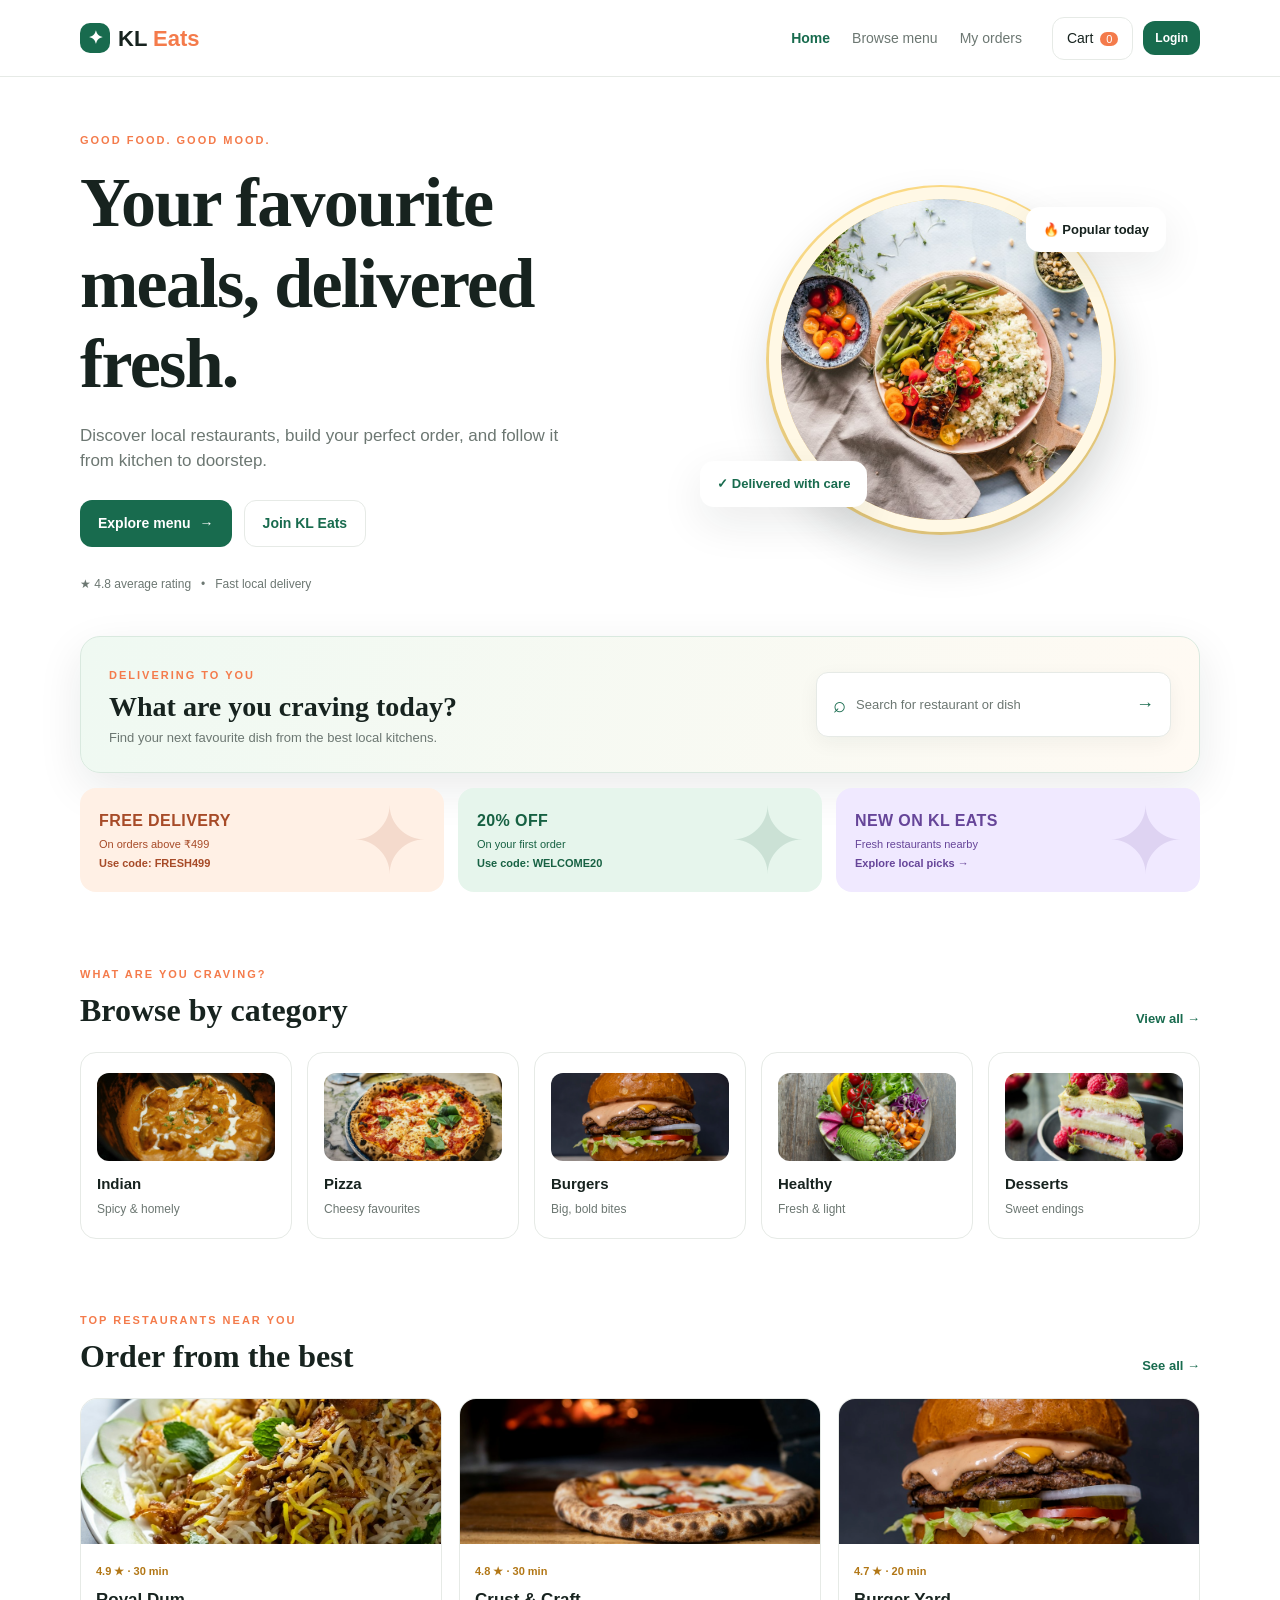
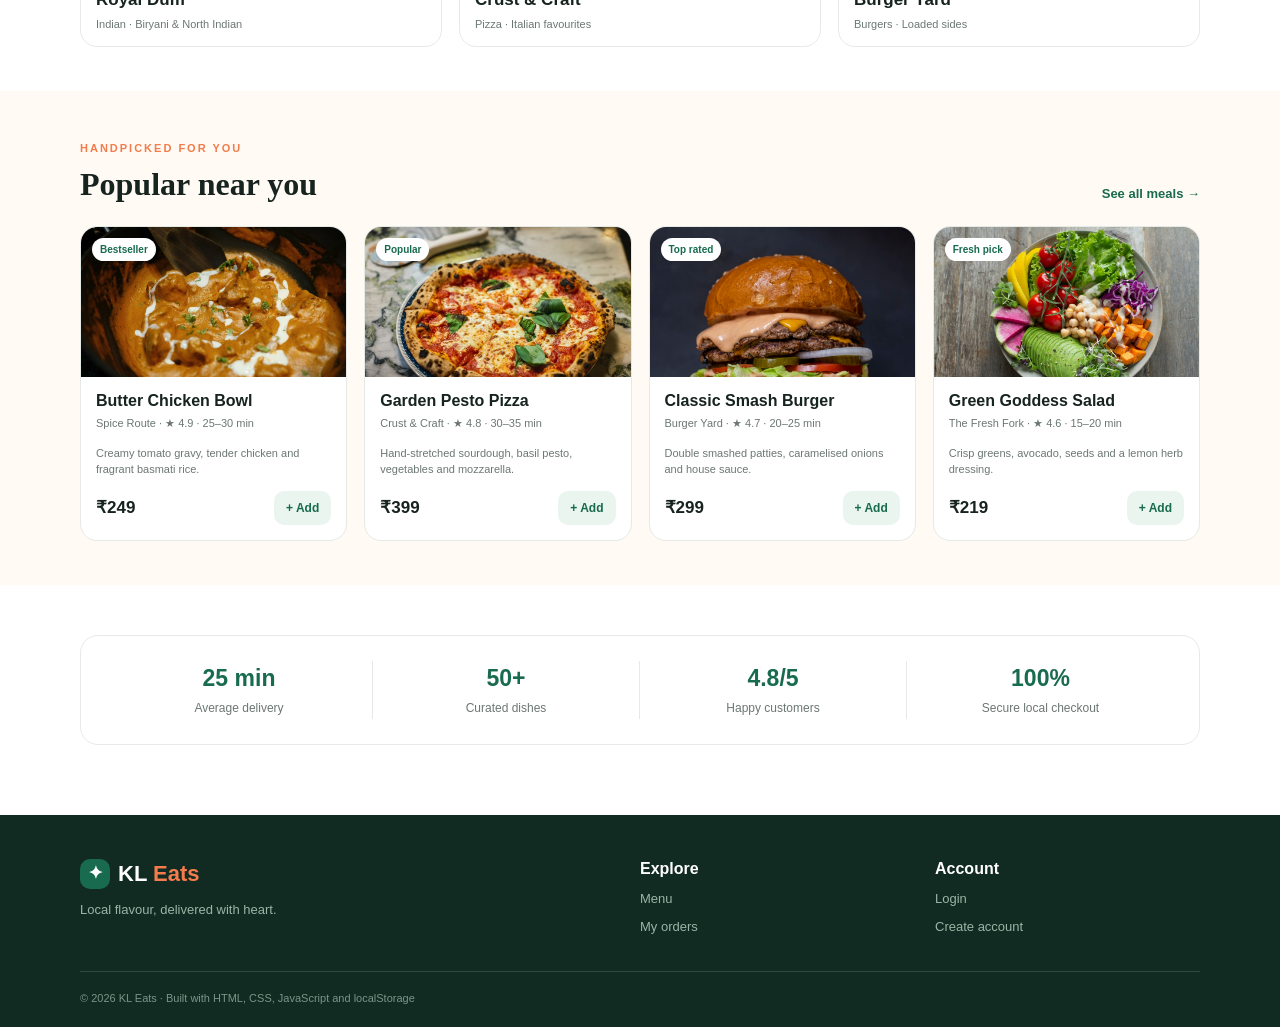
==== commit b4cd341d: "Expand Foodiego marketplace homepage and menu" ====
--- a/index.html
+++ b/index.html
@@ -28,6 +28,18 @@
       </div>
     </section>
 
+    <section class="container discover-section">
+      <div class="discover-card">
+        <div><span class="eyebrow">DELIVERING TO YOU</span><h2>What are you craving today?</h2><p>Find your next favourite dish from the best local kitchens.</p></div>
+        <a class="home-search" href="menu.html"><span>⌕</span><span>Search for restaurant or dish</span><strong>→</strong></a>
+      </div>
+      <div class="offer-strip" aria-label="Food delivery offers">
+        <div class="offer-card offer-orange"><strong>FREE DELIVERY</strong><span>On orders above ₹499</span><b>Use code: FRESH499</b></div>
+        <div class="offer-card offer-green"><strong>20% OFF</strong><span>On your first order</span><b>Use code: WELCOME20</b></div>
+        <div class="offer-card offer-purple"><strong>NEW ON KL EATS</strong><span>Fresh restaurants nearby</span><b>Explore local picks →</b></div>
+      </div>
+    </section>
+
     <section class="container section-block">
       <div class="section-heading"><div><span class="eyebrow">WHAT ARE YOU CRAVING?</span><h2>Browse by category</h2></div><a href="menu.html" class="text-link">View all →</a></div>
       <div class="category-grid">
@@ -36,6 +48,15 @@
         <a class="category-card" href="menu.html?category=Burgers"><span class="category-image"><img src="images/food/food-burger.jpg" alt="Burger"></span><strong>Burgers</strong><small>Big, bold bites</small></a>
         <a class="category-card" href="menu.html?category=Healthy"><span class="category-image"><img src="images/food/food-salad.jpg" alt="Healthy salad"></span><strong>Healthy</strong><small>Fresh &amp; light</small></a>
         <a class="category-card" href="menu.html?category=Desserts"><span class="category-image"><img src="images/food/food-cheesecake.jpg" alt="Cheesecake dessert"></span><strong>Desserts</strong><small>Sweet endings</small></a>
+      </div>
+    </section>
+
+    <section class="container section-block restaurant-section">
+      <div class="section-heading"><div><span class="eyebrow">TOP RESTAURANTS NEAR YOU</span><h2>Order from the best</h2></div><a href="menu.html" class="text-link">See all →</a></div>
+      <div class="restaurant-grid">
+        <a class="restaurant-hero-card" href="menu.html?category=Indian"><img src="images/food/food-biryani.jpg" alt="Royal Dum biryani"><div><span>4.9 ★ · 30 min</span><strong>Royal Dum</strong><small>Indian · Biryani &amp; North Indian</small></div></a>
+        <a class="restaurant-hero-card" href="menu.html?category=Pizza"><img src="images/food/food-margherita.jpg" alt="Crust and Craft pizza"><div><span>4.8 ★ · 30 min</span><strong>Crust &amp; Craft</strong><small>Pizza · Italian favourites</small></div></a>
+        <a class="restaurant-hero-card" href="menu.html?category=Burgers"><img src="images/food/food-burger.jpg" alt="Burger Yard burger"><div><span>4.7 ★ · 20 min</span><strong>Burger Yard</strong><small>Burgers · Loaded sides</small></div></a>
       </div>
     </section>
 
--- a/style.css
+++ b/style.css
@@ -1,5 +1,5 @@
 :root{--ink:#17231f;--muted:#6c7772;--green:#186b4e;--green-dark:#0f4d39;--mint:#eaf5ef;--cream:#fffaf3;--orange:#f47b4b;--yellow:#ffd66b;--line:#e6eae6;--shadow:0 15px 45px rgba(23,35,31,.09)}
 .toast{position:fixed;right:20px;bottom:20px;z-index:50;background:var(--green);color:#fff;padding:13px 17px;border-radius:11px;box-shadow:var(--shadow);font-size:13px;animation:toastIn .2s ease}.toast.error{background:#a13e30}.toast.hide{opacity:0;transform:translateY(8px);transition:.25s}@keyframes toastIn{from{opacity:0;transform:translateY(8px)}to{opacity:1;transform:none}}
-*{box-sizing:border-box;margin:0;padding:0}body{font-family:'DM Sans',Arial,sans-serif;color:var(--ink);background:#fff;line-height:1.5}a{text-decoration:none;color:inherit}button,input,select,textarea{font:inherit}button{cursor:pointer;border:0}.container{width:min(1120px,calc(100% - 40px));margin:0 auto}.site-header{border-bottom:1px solid var(--line);background:rgba(255,255,255,.96);position:sticky;top:0;z-index:20;backdrop-filter:blur(12px)}.nav{height:76px;display:flex;align-items:center;gap:26px}.brand{font-size:22px;font-weight:700;display:flex;align-items:center;gap:8px;white-space:nowrap}.brand em{font-style:normal;color:var(--orange)}.brand-mark{display:grid;place-items:center;width:30px;height:30px;background:var(--green);color:#fff;border-radius:10px;font-size:18px}.main-nav{display:flex;align-items:center;gap:22px;margin-left:auto;color:var(--muted);font-size:14px}.main-nav a:hover,.main-nav a.active{color:var(--green);font-weight:700}.header-actions{display:flex;align-items:center;gap:10px;margin-left:4px}.cart-link{border:1px solid var(--line);padding:10px 14px;border-radius:12px;font-size:14px;background:#fff}.cart-count{background:var(--orange);color:#fff;border-radius:99px;padding:1px 6px;font-size:11px;margin-left:3px}.user-pill{font-size:13px;color:var(--green);background:var(--mint);padding:10px 12px;border-radius:12px}.mobile-menu{display:none;background:transparent;font-size:24px}.btn{display:inline-flex;align-items:center;justify-content:center;gap:9px;border-radius:12px;padding:12px 18px;font-weight:700;font-size:14px;transition:.2s ease}.btn:hover{transform:translateY(-2px);box-shadow:0 8px 18px rgba(23,35,31,.1)}.btn-primary{color:#fff;background:var(--green)}.btn-primary:hover{background:var(--green-dark)}.btn-light{background:#fff;border:1px solid var(--line);color:var(--green)}.btn-small{padding:8px 12px;font-size:12px}.btn-danger{background:#fff0ed;color:#b94a38}.hero{min-height:490px;display:grid;grid-template-columns:1.05fr .95fr;align-items:center;gap:30px;padding-top:50px;padding-bottom:35px}.eyebrow{font-size:11px;letter-spacing:2px;font-weight:700;color:var(--orange)}h1,h2,h3{line-height:1.15}h1{font-family:'Playfair Display',Georgia,serif;font-size:clamp(42px,6vw,70px);max-width:650px;letter-spacing:-1.7px;margin:12px 0 18px}h2{font-family:'Playfair Display',Georgia,serif;font-size:32px;margin-top:7px}.hero-copy>p{font-size:17px;color:var(--muted);max-width:515px}.hero-actions{display:flex;gap:12px;margin-top:26px}.trust-row{display:flex;gap:10px;color:var(--muted);font-size:12px;margin-top:28px}.hero-art{height:390px;position:relative;display:grid;place-items:center}.hero-circle{position:absolute;width:350px;height:350px;border-radius:50%;background:var(--yellow);opacity:.8}.hero-photo{position:relative;z-index:1;width:345px;height:345px;border-radius:50%;overflow:hidden;border:12px solid rgba(255,255,255,.78);box-shadow:0 24px 45px rgba(23,35,31,.18);transform:rotate(-6deg)}.hero-photo img{width:100%;height:100%;object-fit:cover;display:block}.food-bowl{position:relative;z-index:1;font-size:175px;filter:drop-shadow(0 18px 18px rgba(0,0,0,.13));transform:rotate(-8deg)}.hero-card{position:absolute;z-index:2;background:#fff;padding:13px 17px;border-radius:14px;box-shadow:var(--shadow);font-size:13px;font-weight:700}.hero-card-top{top:42px;right:34px}.hero-card-bottom{bottom:48px;left:18px;color:var(--green)}.section-block{padding:44px 0}.soft-section{max-width:none;width:100%;padding-left:max(20px,calc((100% - 1120px)/2));padding-right:max(20px,calc((100% - 1120px)/2));background:var(--cream)}.section-heading{display:flex;align-items:end;justify-content:space-between;margin-bottom:23px}.text-link{color:var(--green);font-weight:700;font-size:13px}.category-grid{display:grid;grid-template-columns:repeat(5,1fr);gap:15px}.category-card{border:1px solid var(--line);border-radius:16px;padding:20px 16px;background:#fff;display:flex;flex-direction:column;gap:5px;transition:.2s}.category-card:hover{transform:translateY(-4px);box-shadow:var(--shadow);border-color:#c9e2d6}.category-card span{font-size:38px;margin-bottom:7px}.category-card .category-image{height:88px;border-radius:12px;overflow:hidden;display:block;background:var(--mint)}.category-image img{width:100%;height:100%;object-fit:cover;display:block;transition:transform .35s ease}.category-card:hover .category-image img{transform:scale(1.08)}.category-card strong{font-size:15px}.category-card small{color:var(--muted);font-size:12px}.food-grid{display:grid;grid-template-columns:repeat(4,1fr);gap:17px}.food-card{background:#fff;border:1px solid var(--line);border-radius:17px;overflow:hidden;transition:.2s;display:flex;flex-direction:column}.food-card:hover{transform:translateY(-4px);box-shadow:var(--shadow)}.food-image{height:150px;background:linear-gradient(135deg,#ffe7c8,#f7bd83);display:grid;place-items:center;font-size:74px;position:relative;overflow:hidden}.food-image img{width:100%;height:100%;object-fit:cover;display:block;transition:transform .35s ease}.food-card:hover .food-image img{transform:scale(1.06)}.food-fallback{font-size:74px}.food-image.green-bg{background:linear-gradient(135deg,#d8f0e0,#94ceb0)}.food-image.pink-bg{background:linear-gradient(135deg,#ffe0dd,#ffafa1)}.food-image.purple-bg{background:linear-gradient(135deg,#eee0ff,#cbb2ec)}.food-image:after{content:'';position:absolute;inset:0;background:linear-gradient(180deg,rgba(0,0,0,.06),transparent 55%);pointer-events:none}.food-badge{position:absolute;z-index:1;top:11px;left:11px;background:#fff;padding:4px 8px;border-radius:99px;color:var(--green);font-size:10px;font-weight:700}.food-info{padding:15px;display:flex;flex-direction:column;flex:1}.food-info h3{font-size:16px;margin-bottom:5px}.food-meta{font-size:11px;color:var(--muted);margin-bottom:13px}.food-bottom{display:flex;justify-content:space-between;align-items:center;margin-top:auto}.food-price{font-size:17px;font-weight:700}.add-btn{background:var(--mint);color:var(--green);padding:8px 12px;border-radius:10px;font-weight:700;font-size:12px}.add-btn:hover{background:var(--green);color:#fff}.stats-strip{display:grid;grid-template-columns:repeat(4,1fr);border:1px solid var(--line);border-radius:18px;margin-top:50px;margin-bottom:70px;padding:25px}.stats-strip div{text-align:center;border-right:1px solid var(--line)}.stats-strip div:last-child{border:0}.stats-strip strong{display:block;font-size:23px;color:var(--green)}.stats-strip span{font-size:12px;color:var(--muted)}.footer{background:#122b22;color:#dbe9e0;padding:42px 0 20px}.footer-inner{display:grid;grid-template-columns:2fr 1fr 1fr;gap:30px}.brand-footer{color:#fff;margin-bottom:10px}.footer p,.footer a{color:#9bb4a7;font-size:13px;display:block;margin-top:8px}.footer strong{color:#fff;display:block;margin-bottom:8px}.footer-bottom{border-top:1px solid #2d4a3e;margin-top:35px;padding-top:18px;color:#799588;font-size:11px}.page-head{background:var(--cream);padding:42px 0 35px}.page-head h1{font-size:46px;margin-bottom:8px}.page-head p{color:var(--muted)}.toolbar{display:flex;gap:10px;align-items:center;margin:28px 0}.search-box{flex:1;position:relative}.search-box input,.field,input,select,textarea{width:100%;border:1px solid var(--line);border-radius:10px;padding:11px 13px;color:var(--ink);background:#fff;outline:none}.search-box input:focus,.field input:focus,.field select:focus,.field textarea:focus{border-color:#82bda2;box-shadow:0 0 0 3px #e7f4ed}.select-small{max-width:190px}.auth-wrap{min-height:calc(100vh - 76px);display:grid;place-items:center;padding:50px 20px;background:var(--cream)}.auth-card{width:min(440px,100%);background:#fff;border:1px solid var(--line);border-radius:20px;padding:32px;box-shadow:var(--shadow)}.auth-card h1{font-size:36px;margin:8px 0}.auth-card>p{color:var(--muted);font-size:13px;margin-bottom:24px}.form-stack{display:grid;gap:15px}.field label{display:block;font-size:12px;font-weight:700;margin-bottom:6px}.field small{font-size:11px;color:var(--muted)}.form-message{padding:10px 12px;border-radius:9px;font-size:12px;display:none}.form-message.error{display:block;background:#fff0ed;color:#a13e30}.form-message.success{display:block;background:#e8f6ed;color:#236e46}.auth-foot{text-align:center;color:var(--muted);font-size:13px;margin-top:20px}.auth-foot a{color:var(--green);font-weight:700}.dashboard{padding:35px 0 70px}.welcome-card{background:var(--green);color:#fff;border-radius:20px;padding:30px;display:flex;align-items:center;justify-content:space-between;gap:20px;margin-bottom:30px;overflow:hidden;position:relative}.welcome-card:after{content:'✦';font-size:180px;position:absolute;right:40px;top:-65px;color:rgba(255,255,255,.09)}.welcome-card h1{font-size:38px;margin:6px 0}.welcome-card p{color:#d2e7dc}.dashboard-grid{display:grid;grid-template-columns:1fr 1fr;gap:25px}.panel{border:1px solid var(--line);border-radius:18px;padding:22px;background:#fff}.panel-heading{display:flex;justify-content:space-between;align-items:center;margin-bottom:17px}.panel-heading h2{font-size:23px}.restaurant-list{display:grid;grid-template-columns:repeat(3,1fr);gap:12px}.restaurant-card{padding:16px;border:1px solid var(--line);border-radius:14px}.restaurant-card>span{font-size:30px}.restaurant-card strong{display:block;margin-top:7px;font-size:14px}.restaurant-card small{font-size:11px;color:var(--muted)}.order-row{display:flex;justify-content:space-between;gap:12px;padding:13px 0;border-bottom:1px solid var(--line);font-size:13px}.order-row:last-child{border-bottom:0}.order-item-label{display:flex;align-items:center;gap:10px}.order-item-label img{width:42px;height:42px;border-radius:9px;object-fit:cover;display:block}.status{font-size:10px;font-weight:700;border-radius:99px;padding:5px 8px;background:#fff3d8;color:#96701d;white-space:nowrap}.status.completed{background:#e8f6ed;color:#236e46}.status.cancelled{background:#fff0ed;color:#a13e30}.empty-state{text-align:center;padding:38px 15px;color:var(--muted);font-size:13px}.cart-layout{display:grid;grid-template-columns:1.4fr .8fr;gap:25px;padding:38px 0 70px}.cart-item{display:flex;gap:16px;align-items:center;padding:17px 0;border-bottom:1px solid var(--line)}.cart-item:first-child{padding-top:0}.cart-emoji{width:72px;height:72px;border-radius:13px;background:var(--mint);display:grid;place-items:center;font-size:37px;overflow:hidden}.cart-emoji img{width:100%;height:100%;object-fit:cover;display:block}.cart-item-info{flex:1}.cart-item-info strong{display:block}.cart-item-info small{color:var(--muted);font-size:12px}.qty-control{display:flex;align-items:center;gap:10px;border:1px solid var(--line);border-radius:9px;padding:5px 8px}.qty-control button{background:transparent;color:var(--green);font-weight:700}.summary{height:max-content;position:sticky;top:100px}.summary h2{font-size:23px;margin-bottom:20px}.summary-line{display:flex;justify-content:space-between;font-size:13px;margin:12px 0;color:var(--muted)}.summary-total{border-top:1px solid var(--line);padding-top:15px;margin-top:17px;color:var(--ink);font-size:17px;font-weight:700}.checkout-form{margin-top:25px;display:grid;gap:13px}.timeline{display:flex;justify-content:space-between;gap:5px;position:relative;margin:25px 0 10px}.timeline:before{content:'';position:absolute;top:12px;left:4%;right:4%;height:2px;background:var(--line)}.timeline-step{position:relative;z-index:1;text-align:center;font-size:10px;color:var(--muted);width:20%}.timeline-dot{width:25px;height:25px;background:#fff;border:2px solid var(--line);border-radius:50%;margin:0 auto 7px;display:grid;place-items:center}.timeline-step.active{color:var(--green);font-weight:700}.timeline-step.active .timeline-dot{background:var(--green);border-color:var(--green);color:#fff}.review-box{background:var(--cream);padding:12px;border-radius:10px;margin-top:12px}.review-box textarea{min-height:70px;margin:8px 0}.rating{color:#e19d1a;font-size:15px}.admin-shell{display:grid;grid-template-columns:230px 1fr;min-height:calc(100vh - 76px)}.admin-side{background:#122b22;color:#dbe9e0;padding:28px 18px}.admin-side h3{color:#fff;font-family:'Playfair Display',serif;font-size:22px;margin-bottom:25px}.admin-side a{display:block;padding:11px 12px;border-radius:9px;font-size:13px;margin:4px 0;color:#9bb4a7}.admin-side a:hover,.admin-side a.active{background:#285442;color:#fff}.admin-content{padding:35px;max-width:1250px;width:100%}.admin-content h1{font-size:38px;margin-bottom:7px}.admin-content>.intro{color:var(--muted);margin-bottom:28px}.stat-cards{display:grid;grid-template-columns:repeat(4,1fr);gap:15px;margin-bottom:25px}.stat-card{padding:20px;background:#fff;border:1px solid var(--line);border-radius:15px}.stat-card span{font-size:11px;color:var(--muted)}.stat-card strong{display:block;font-size:27px;color:var(--green);margin-top:5px}.admin-grid{display:grid;grid-template-columns:1fr 1.5fr;gap:22px;align-items:start;margin-bottom:22px}.table-wrap{overflow:auto}.data-table{border-collapse:collapse;width:100%;font-size:12px}.data-table th,.data-table td{text-align:left;padding:12px 10px;border-bottom:1px solid var(--line);white-space:nowrap}.data-table th{font-size:11px;color:var(--muted);font-weight:700}.data-table td img{width:36px;height:36px}.tag{display:inline-block;padding:4px 8px;border-radius:99px;background:var(--mint);color:var(--green);font-size:10px}.category-manager{display:flex;flex-wrap:wrap;gap:8px}.category-manager .tag{display:flex;gap:7px;align-items:center}.category-manager button{background:transparent;color:#a13e30;font-weight:700}.notice{padding:12px 14px;background:#fff9e8;color:#85681c;border-radius:10px;font-size:12px;margin-bottom:20px}
-@media(max-width:850px){.main-nav{gap:11px}.nav{gap:13px}.category-grid{grid-template-columns:repeat(3,1fr)}.food-grid{grid-template-columns:repeat(2,1fr)}.hero{grid-template-columns:1fr;min-height:0;padding-top:38px}.hero-art{height:300px}.hero-circle{width:260px;height:260px}.food-bowl{font-size:125px}.dashboard-grid,.cart-layout,.admin-grid{grid-template-columns:1fr}.summary{position:static}.admin-shell{grid-template-columns:1fr}.admin-side{display:none}.stat-cards{grid-template-columns:repeat(2,1fr)}.admin-content{padding:25px 20px}}
-@media(max-width:600px){.container{width:min(100% - 28px,1120px)}.nav{height:66px}.main-nav{display:none}.mobile-menu{display:block;margin-left:auto}.header-actions{margin-left:0}.user-pill{display:none}.hero{padding-top:28px}.hero-copy h1{font-size:45px}.hero-art{height:255px}.hero-card-top{right:5px;top:15px}.hero-card-bottom{left:5px;bottom:12px}.section-block{padding:32px 0}.soft-section{padding-left:14px;padding-right:14px}.category-grid{grid-template-columns:repeat(2,1fr)}.category-card{padding:14px}.category-card span{font-size:29px}.section-heading{align-items:start;gap:10px}.section-heading h2{font-size:26px}.food-grid{gap:10px}.food-image{height:120px;font-size:58px}.food-info{padding:11px}.food-info h3{font-size:14px}.food-meta{font-size:10px}.add-btn{padding:7px 8px}.stats-strip{grid-template-columns:repeat(2,1fr);gap:18px;margin-top:30px;margin-bottom:40px;padding:18px}.stats-strip div:nth-child(2){border:0}.footer-inner{grid-template-columns:1fr 1fr}.footer-inner>div:first-child{grid-column:1/-1}.toolbar{flex-wrap:wrap}.select-small{max-width:none;width:100%}.search-box{min-width:100%}.page-head h1{font-size:38px}.auth-card{padding:24px}.welcome-card{padding:23px;display:block}.welcome-card h1{font-size:32px}.restaurant-list{grid-template-columns:1fr}.cart-item{align-items:flex-start;flex-wrap:wrap}.qty-control{margin-left:88px;margin-top:-22px}.timeline-step{font-size:9px}.admin-content h1{font-size:31px}}
+*{box-sizing:border-box;margin:0;padding:0}body{font-family:'DM Sans',Arial,sans-serif;color:var(--ink);background:#fff;line-height:1.5}a{text-decoration:none;color:inherit}button,input,select,textarea{font:inherit}button{cursor:pointer;border:0}.container{width:min(1120px,calc(100% - 40px));margin:0 auto}.site-header{border-bottom:1px solid var(--line);background:rgba(255,255,255,.96);position:sticky;top:0;z-index:20;backdrop-filter:blur(12px)}.nav{height:76px;display:flex;align-items:center;gap:26px}.brand{font-size:22px;font-weight:700;display:flex;align-items:center;gap:8px;white-space:nowrap}.brand em{font-style:normal;color:var(--orange)}.brand-mark{display:grid;place-items:center;width:30px;height:30px;background:var(--green);color:#fff;border-radius:10px;font-size:18px}.main-nav{display:flex;align-items:center;gap:22px;margin-left:auto;color:var(--muted);font-size:14px}.main-nav a:hover,.main-nav a.active{color:var(--green);font-weight:700}.header-actions{display:flex;align-items:center;gap:10px;margin-left:4px}.cart-link{border:1px solid var(--line);padding:10px 14px;border-radius:12px;font-size:14px;background:#fff}.cart-count{background:var(--orange);color:#fff;border-radius:99px;padding:1px 6px;font-size:11px;margin-left:3px}.user-pill{font-size:13px;color:var(--green);background:var(--mint);padding:10px 12px;border-radius:12px}.mobile-menu{display:none;background:transparent;font-size:24px}.btn{display:inline-flex;align-items:center;justify-content:center;gap:9px;border-radius:12px;padding:12px 18px;font-weight:700;font-size:14px;transition:.2s ease}.btn:hover{transform:translateY(-2px);box-shadow:0 8px 18px rgba(23,35,31,.1)}.btn-primary{color:#fff;background:var(--green)}.btn-primary:hover{background:var(--green-dark)}.btn-light{background:#fff;border:1px solid var(--line);color:var(--green)}.btn-small{padding:8px 12px;font-size:12px}.btn-danger{background:#fff0ed;color:#b94a38}.hero{min-height:490px;display:grid;grid-template-columns:1.05fr .95fr;align-items:center;gap:30px;padding-top:50px;padding-bottom:35px}.eyebrow{font-size:11px;letter-spacing:2px;font-weight:700;color:var(--orange)}h1,h2,h3{line-height:1.15}h1{font-family:'Playfair Display',Georgia,serif;font-size:clamp(42px,6vw,70px);max-width:650px;letter-spacing:-1.7px;margin:12px 0 18px}h2{font-family:'Playfair Display',Georgia,serif;font-size:32px;margin-top:7px}.hero-copy>p{font-size:17px;color:var(--muted);max-width:515px}.hero-actions{display:flex;gap:12px;margin-top:26px}.trust-row{display:flex;gap:10px;color:var(--muted);font-size:12px;margin-top:28px}.hero-art{height:390px;position:relative;display:grid;place-items:center}.hero-circle{position:absolute;width:350px;height:350px;border-radius:50%;background:var(--yellow);opacity:.8}.hero-photo{position:relative;z-index:1;width:345px;height:345px;border-radius:50%;overflow:hidden;border:12px solid rgba(255,255,255,.78);box-shadow:0 24px 45px rgba(23,35,31,.18);transform:rotate(-6deg)}.hero-photo img{width:100%;height:100%;object-fit:cover;display:block}.food-bowl{position:relative;z-index:1;font-size:175px;filter:drop-shadow(0 18px 18px rgba(0,0,0,.13));transform:rotate(-8deg)}.hero-card{position:absolute;z-index:2;background:#fff;padding:13px 17px;border-radius:14px;box-shadow:var(--shadow);font-size:13px;font-weight:700}.hero-card-top{top:42px;right:34px}.hero-card-bottom{bottom:48px;left:18px;color:var(--green)}.section-block{padding:44px 0}.discover-section{padding:8px 0 25px}.discover-card{display:flex;align-items:center;justify-content:space-between;gap:24px;padding:25px 28px;border:1px solid #d9e9df;border-radius:20px;background:linear-gradient(105deg,#eff9f2,#fffaf3);box-shadow:var(--shadow)}.discover-card h2{font-size:28px;margin:5px 0 5px}.discover-card p{color:var(--muted);font-size:13px}.home-search{min-width:355px;display:flex;align-items:center;gap:10px;background:#fff;border:1px solid var(--line);border-radius:12px;padding:15px 16px;color:var(--muted);font-size:13px;box-shadow:0 6px 20px rgba(23,35,31,.05)}.home-search span:first-child{color:var(--green);font-size:22px}.home-search strong{margin-left:auto;color:var(--green);font-size:18px}.offer-strip{display:grid;grid-template-columns:repeat(3,1fr);gap:14px;margin-top:15px}.offer-card{min-height:104px;border-radius:16px;padding:17px 19px;display:flex;flex-direction:column;justify-content:center;overflow:hidden;position:relative}.offer-card:after{content:'✦';position:absolute;right:16px;top:-16px;font-size:92px;opacity:.13}.offer-card strong{font-size:16px;letter-spacing:.4px}.offer-card span,.offer-card b{font-size:11px;margin-top:3px}.offer-card b{font-weight:700}.offer-orange{background:#fff0e5;color:#a74b28}.offer-green{background:#e6f5ec;color:#176143}.offer-purple{background:#f0e9ff;color:#664599}.restaurant-section{padding-top:24px}.restaurant-grid{display:grid;grid-template-columns:repeat(3,1fr);gap:17px}.restaurant-hero-card{border:1px solid var(--line);border-radius:17px;overflow:hidden;background:#fff;transition:.2s}.restaurant-hero-card:hover{transform:translateY(-4px);box-shadow:var(--shadow)}.restaurant-hero-card img{width:100%;height:145px;object-fit:cover;display:block}.restaurant-hero-card div{padding:14px 15px}.restaurant-hero-card span{color:#b27716;font-size:11px;font-weight:700}.restaurant-hero-card strong{display:block;font-size:17px;margin-top:5px}.restaurant-hero-card small{display:block;color:var(--muted);font-size:11px;margin-top:3px}.soft-section{max-width:none;width:100%;padding-left:max(20px,calc((100% - 1120px)/2));padding-right:max(20px,calc((100% - 1120px)/2));background:var(--cream)}.section-heading{display:flex;align-items:end;justify-content:space-between;margin-bottom:23px}.text-link{color:var(--green);font-weight:700;font-size:13px}.category-grid{display:grid;grid-template-columns:repeat(5,1fr);gap:15px}.category-card{border:1px solid var(--line);border-radius:16px;padding:20px 16px;background:#fff;display:flex;flex-direction:column;gap:5px;transition:.2s}.category-card:hover{transform:translateY(-4px);box-shadow:var(--shadow);border-color:#c9e2d6}.category-card span{font-size:38px;margin-bottom:7px}.category-card .category-image{height:88px;border-radius:12px;overflow:hidden;display:block;background:var(--mint)}.category-image img{width:100%;height:100%;object-fit:cover;display:block;transition:transform .35s ease}.category-card:hover .category-image img{transform:scale(1.08)}.category-card strong{font-size:15px}.category-card small{color:var(--muted);font-size:12px}.food-grid{display:grid;grid-template-columns:repeat(4,1fr);gap:17px}.food-card{background:#fff;border:1px solid var(--line);border-radius:17px;overflow:hidden;transition:.2s;display:flex;flex-direction:column}.food-card:hover{transform:translateY(-4px);box-shadow:var(--shadow)}.food-image{height:150px;background:linear-gradient(135deg,#ffe7c8,#f7bd83);display:grid;place-items:center;font-size:74px;position:relative;overflow:hidden}.food-image img{width:100%;height:100%;object-fit:cover;display:block;transition:transform .35s ease}.food-card:hover .food-image img{transform:scale(1.06)}.food-fallback{font-size:74px}.food-image.green-bg{background:linear-gradient(135deg,#d8f0e0,#94ceb0)}.food-image.pink-bg{background:linear-gradient(135deg,#ffe0dd,#ffafa1)}.food-image.purple-bg{background:linear-gradient(135deg,#eee0ff,#cbb2ec)}.food-image:after{content:'';position:absolute;inset:0;background:linear-gradient(180deg,rgba(0,0,0,.06),transparent 55%);pointer-events:none}.food-badge{position:absolute;z-index:1;top:11px;left:11px;background:#fff;padding:4px 8px;border-radius:99px;color:var(--green);font-size:10px;font-weight:700}.food-info{padding:15px;display:flex;flex-direction:column;flex:1}.food-info h3{font-size:16px;margin-bottom:5px}.food-meta{font-size:11px;color:var(--muted);margin-bottom:13px}.food-bottom{display:flex;justify-content:space-between;align-items:center;margin-top:auto}.food-price{font-size:17px;font-weight:700}.add-btn{background:var(--mint);color:var(--green);padding:8px 12px;border-radius:10px;font-weight:700;font-size:12px}.add-btn:hover{background:var(--green);color:#fff}.stats-strip{display:grid;grid-template-columns:repeat(4,1fr);border:1px solid var(--line);border-radius:18px;margin-top:50px;margin-bottom:70px;padding:25px}.stats-strip div{text-align:center;border-right:1px solid var(--line)}.stats-strip div:last-child{border:0}.stats-strip strong{display:block;font-size:23px;color:var(--green)}.stats-strip span{font-size:12px;color:var(--muted)}.footer{background:#122b22;color:#dbe9e0;padding:42px 0 20px}.footer-inner{display:grid;grid-template-columns:2fr 1fr 1fr;gap:30px}.brand-footer{color:#fff;margin-bottom:10px}.footer p,.footer a{color:#9bb4a7;font-size:13px;display:block;margin-top:8px}.footer strong{color:#fff;display:block;margin-bottom:8px}.footer-bottom{border-top:1px solid #2d4a3e;margin-top:35px;padding-top:18px;color:#799588;font-size:11px}.page-head{background:var(--cream);padding:42px 0 35px}.page-head h1{font-size:46px;margin-bottom:8px}.page-head p{color:var(--muted)}.toolbar{display:flex;gap:10px;align-items:center;margin:28px 0}.search-box{flex:1;position:relative}.search-box input,.field,input,select,textarea{width:100%;border:1px solid var(--line);border-radius:10px;padding:11px 13px;color:var(--ink);background:#fff;outline:none}.search-box input:focus,.field input:focus,.field select:focus,.field textarea:focus{border-color:#82bda2;box-shadow:0 0 0 3px #e7f4ed}.select-small{max-width:190px}.auth-wrap{min-height:calc(100vh - 76px);display:grid;place-items:center;padding:50px 20px;background:var(--cream)}.auth-card{width:min(440px,100%);background:#fff;border:1px solid var(--line);border-radius:20px;padding:32px;box-shadow:var(--shadow)}.auth-card h1{font-size:36px;margin:8px 0}.auth-card>p{color:var(--muted);font-size:13px;margin-bottom:24px}.form-stack{display:grid;gap:15px}.field label{display:block;font-size:12px;font-weight:700;margin-bottom:6px}.field small{font-size:11px;color:var(--muted)}.form-message{padding:10px 12px;border-radius:9px;font-size:12px;display:none}.form-message.error{display:block;background:#fff0ed;color:#a13e30}.form-message.success{display:block;background:#e8f6ed;color:#236e46}.auth-foot{text-align:center;color:var(--muted);font-size:13px;margin-top:20px}.auth-foot a{color:var(--green);font-weight:700}.dashboard{padding:35px 0 70px}.welcome-card{background:var(--green);color:#fff;border-radius:20px;padding:30px;display:flex;align-items:center;justify-content:space-between;gap:20px;margin-bottom:30px;overflow:hidden;position:relative}.welcome-card:after{content:'✦';font-size:180px;position:absolute;right:40px;top:-65px;color:rgba(255,255,255,.09)}.welcome-card h1{font-size:38px;margin:6px 0}.welcome-card p{color:#d2e7dc}.dashboard-grid{display:grid;grid-template-columns:1fr 1fr;gap:25px}.panel{border:1px solid var(--line);border-radius:18px;padding:22px;background:#fff}.panel-heading{display:flex;justify-content:space-between;align-items:center;margin-bottom:17px}.panel-heading h2{font-size:23px}.restaurant-list{display:grid;grid-template-columns:repeat(3,1fr);gap:12px}.restaurant-card{padding:16px;border:1px solid var(--line);border-radius:14px}.restaurant-card>span{font-size:30px}.restaurant-card strong{display:block;margin-top:7px;font-size:14px}.restaurant-card small{font-size:11px;color:var(--muted)}.order-row{display:flex;justify-content:space-between;gap:12px;padding:13px 0;border-bottom:1px solid var(--line);font-size:13px}.order-row:last-child{border-bottom:0}.order-item-label{display:flex;align-items:center;gap:10px}.order-item-label img{width:42px;height:42px;border-radius:9px;object-fit:cover;display:block}.status{font-size:10px;font-weight:700;border-radius:99px;padding:5px 8px;background:#fff3d8;color:#96701d;white-space:nowrap}.status.completed{background:#e8f6ed;color:#236e46}.status.cancelled{background:#fff0ed;color:#a13e30}.empty-state{text-align:center;padding:38px 15px;color:var(--muted);font-size:13px}.cart-layout{display:grid;grid-template-columns:1.4fr .8fr;gap:25px;padding:38px 0 70px}.cart-item{display:flex;gap:16px;align-items:center;padding:17px 0;border-bottom:1px solid var(--line)}.cart-item:first-child{padding-top:0}.cart-emoji{width:72px;height:72px;border-radius:13px;background:var(--mint);display:grid;place-items:center;font-size:37px;overflow:hidden}.cart-emoji img{width:100%;height:100%;object-fit:cover;display:block}.cart-item-info{flex:1}.cart-item-info strong{display:block}.cart-item-info small{color:var(--muted);font-size:12px}.qty-control{display:flex;align-items:center;gap:10px;border:1px solid var(--line);border-radius:9px;padding:5px 8px}.qty-control button{background:transparent;color:var(--green);font-weight:700}.summary{height:max-content;position:sticky;top:100px}.summary h2{font-size:23px;margin-bottom:20px}.summary-line{display:flex;justify-content:space-between;font-size:13px;margin:12px 0;color:var(--muted)}.summary-total{border-top:1px solid var(--line);padding-top:15px;margin-top:17px;color:var(--ink);font-size:17px;font-weight:700}.checkout-form{margin-top:25px;display:grid;gap:13px}.timeline{display:flex;justify-content:space-between;gap:5px;position:relative;margin:25px 0 10px}.timeline:before{content:'';position:absolute;top:12px;left:4%;right:4%;height:2px;background:var(--line)}.timeline-step{position:relative;z-index:1;text-align:center;font-size:10px;color:var(--muted);width:20%}.timeline-dot{width:25px;height:25px;background:#fff;border:2px solid var(--line);border-radius:50%;margin:0 auto 7px;display:grid;place-items:center}.timeline-step.active{color:var(--green);font-weight:700}.timeline-step.active .timeline-dot{background:var(--green);border-color:var(--green);color:#fff}.review-box{background:var(--cream);padding:12px;border-radius:10px;margin-top:12px}.review-box textarea{min-height:70px;margin:8px 0}.rating{color:#e19d1a;font-size:15px}.admin-shell{display:grid;grid-template-columns:230px 1fr;min-height:calc(100vh - 76px)}.admin-side{background:#122b22;color:#dbe9e0;padding:28px 18px}.admin-side h3{color:#fff;font-family:'Playfair Display',serif;font-size:22px;margin-bottom:25px}.admin-side a{display:block;padding:11px 12px;border-radius:9px;font-size:13px;margin:4px 0;color:#9bb4a7}.admin-side a:hover,.admin-side a.active{background:#285442;color:#fff}.admin-content{padding:35px;max-width:1250px;width:100%}.admin-content h1{font-size:38px;margin-bottom:7px}.admin-content>.intro{color:var(--muted);margin-bottom:28px}.stat-cards{display:grid;grid-template-columns:repeat(4,1fr);gap:15px;margin-bottom:25px}.stat-card{padding:20px;background:#fff;border:1px solid var(--line);border-radius:15px}.stat-card span{font-size:11px;color:var(--muted)}.stat-card strong{display:block;font-size:27px;color:var(--green);margin-top:5px}.admin-grid{display:grid;grid-template-columns:1fr 1.5fr;gap:22px;align-items:start;margin-bottom:22px}.table-wrap{overflow:auto}.data-table{border-collapse:collapse;width:100%;font-size:12px}.data-table th,.data-table td{text-align:left;padding:12px 10px;border-bottom:1px solid var(--line);white-space:nowrap}.data-table th{font-size:11px;color:var(--muted);font-weight:700}.data-table td img{width:36px;height:36px}.tag{display:inline-block;padding:4px 8px;border-radius:99px;background:var(--mint);color:var(--green);font-size:10px}.category-manager{display:flex;flex-wrap:wrap;gap:8px}.category-manager .tag{display:flex;gap:7px;align-items:center}.category-manager button{background:transparent;color:#a13e30;font-weight:700}.notice{padding:12px 14px;background:#fff9e8;color:#85681c;border-radius:10px;font-size:12px;margin-bottom:20px}
+@media(max-width:850px){.main-nav{gap:11px}.nav{gap:13px}.category-grid{grid-template-columns:repeat(3,1fr)}.food-grid{grid-template-columns:repeat(2,1fr)}.hero{grid-template-columns:1fr;min-height:0;padding-top:38px}.hero-art{height:300px}.hero-circle{width:260px;height:260px}.hero-photo{width:255px;height:255px}.food-bowl{font-size:125px}.discover-card{align-items:flex-start;flex-direction:column}.home-search{min-width:0;width:100%}.offer-strip,.restaurant-grid{grid-template-columns:1fr 1fr}.dashboard-grid,.cart-layout,.admin-grid{grid-template-columns:1fr}.summary{position:static}.admin-shell{grid-template-columns:1fr}.admin-side{display:none}.stat-cards{grid-template-columns:repeat(2,1fr)}.admin-content{padding:25px 20px}}
+@media(max-width:600px){.container{width:min(100% - 28px,1120px)}.nav{height:66px}.main-nav{display:none}.mobile-menu{display:block;margin-left:auto}.header-actions{margin-left:0}.user-pill{display:none}.hero{padding-top:28px}.hero-copy h1{font-size:45px}.hero-art{height:255px}.hero-photo{width:220px;height:220px}.hero-card-top{right:5px;top:15px}.hero-card-bottom{left:5px;bottom:12px}.section-block{padding:32px 0}.soft-section{padding-left:14px;padding-right:14px}.discover-section{padding-top:0}.discover-card{padding:20px}.discover-card h2{font-size:25px}.home-search{font-size:12px}.offer-strip,.restaurant-grid{grid-template-columns:1fr}.offer-card{min-height:90px}.category-grid{grid-template-columns:repeat(2,1fr)}.category-card{padding:14px}.category-card span{font-size:29px}.section-heading{align-items:start;gap:10px}.section-heading h2{font-size:26px}.food-grid{gap:10px}.food-image{height:120px;font-size:58px}.food-info{padding:11px}.food-info h3{font-size:14px}.food-meta{font-size:10px}.add-btn{padding:7px 8px}.stats-strip{grid-template-columns:repeat(2,1fr);gap:18px;margin-top:30px;margin-bottom:40px;padding:18px}.stats-strip div:nth-child(2){border:0}.footer-inner{grid-template-columns:1fr 1fr}.footer-inner>div:first-child{grid-column:1/-1}.toolbar{flex-wrap:wrap}.select-small{max-width:none;width:100%}.search-box{min-width:100%}.page-head h1{font-size:38px}.auth-card{padding:24px}.welcome-card{padding:23px;display:block}.welcome-card h1{font-size:32px}.restaurant-list{grid-template-columns:1fr}.cart-item{align-items:flex-start;flex-wrap:wrap}.qty-control{margin-left:88px;margin-top:-22px}.timeline-step{font-size:9px}.admin-content h1{font-size:31px}}
